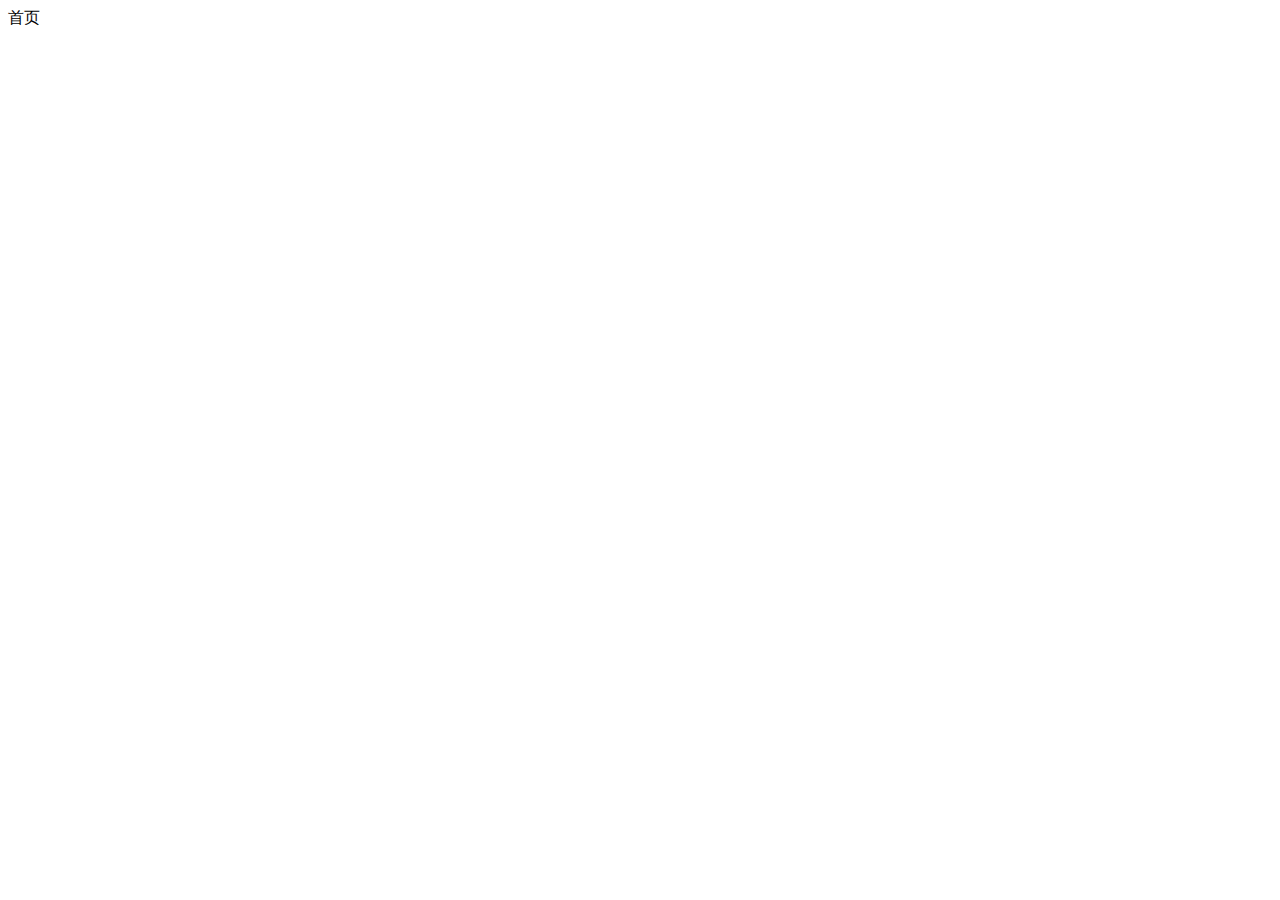
==== index.html @ c44263e7 "创建了首页文件" ====
<!DOCTYPE html>
<html lang="en">
<head>
    <meta charset="UTF-8">
    <meta http-equiv="X-UA-Compatible" content="IE=edge">
    <meta name="viewport" content="width=device-width, initial-scale=1.0">
    <title>Document</title>
</head>
<body>
    首页
</body>
</html>
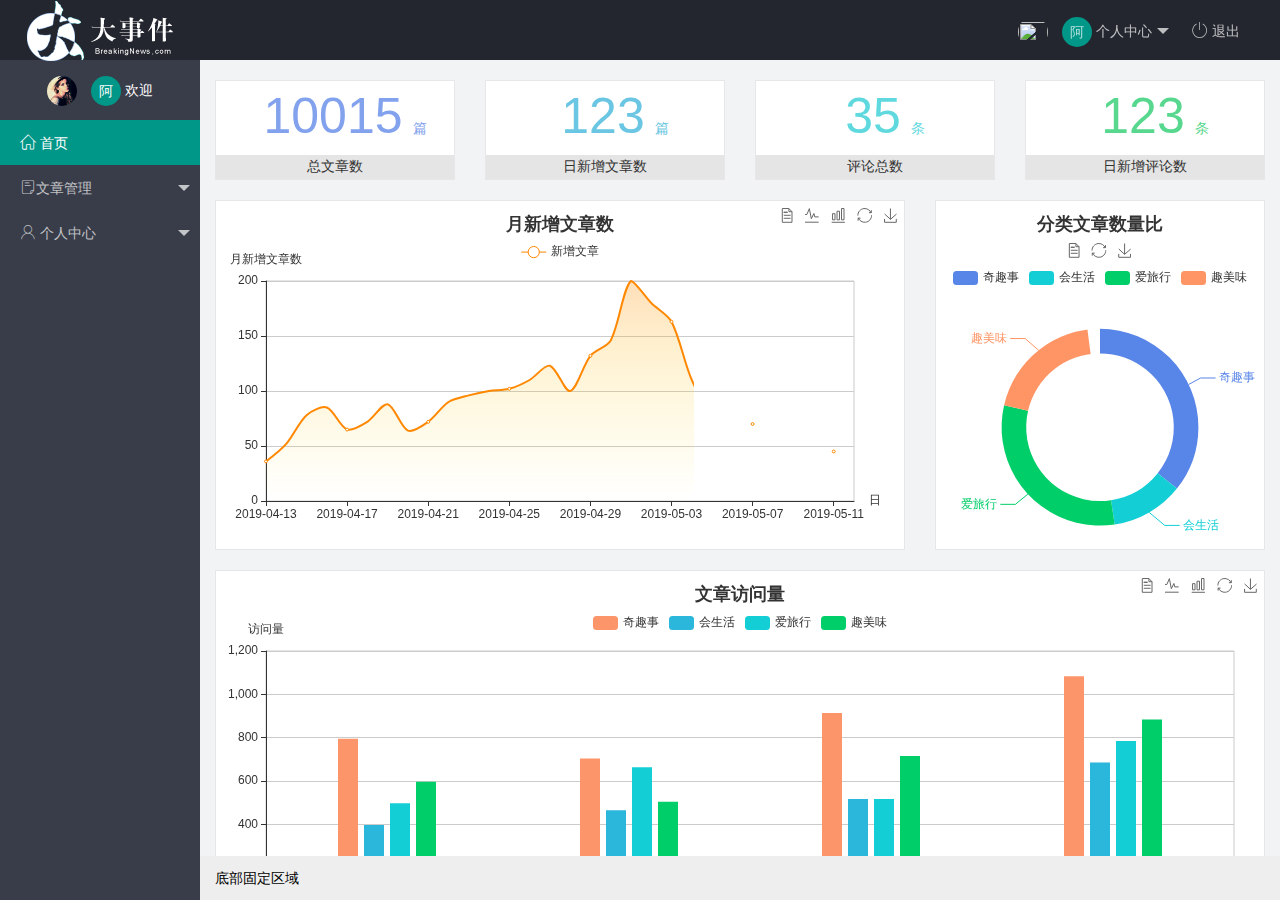
==== commit 4ff567ba: "主页功能完成" ====
--- a/index.html
+++ b/index.html
@@ -5,8 +5,81 @@
     <meta http-equiv="X-UA-Compatible" content="IE=edge">
     <meta name="viewport" content="width=device-width, initial-scale=1.0">
     <title>Document</title>
+    <link rel="stylesheet" href="assets/lib/layui/css/layui.css">
+    <link rel="stylesheet" href="assets/css/index.css">
 </head>
 <body>
-    首页
-</body>
+    <div class="layui-layout layui-layout-admin">
+        <div class="layui-header">
+          <div class="layui-logo">
+              <img src="assets/images/logo.png" alt="">
+            </div>
+          <!-- 右侧导航 -->
+          <ul class="layui-nav layui-layout-right">
+            <li class="layui-nav-item">
+              <a href="javascript:;">
+                <img src="//tva1.sinaimg.cn/crop.0.0.118.118.180/5db11ff4gw1e77d3nqrv8j203b03cweg.jpg" class="layui-nav-img">
+                <span class="userAvatar">阿</span>
+               个人中心
+              </a>
+              <dl class="layui-nav-child">
+                <dd><a href="">基本资料</a></dd>
+                <dd><a href="">更换头像</a></dd>
+                <dd><a href="">重置密码</a></dd>
+              </dl>
+            </li>
+            <li class="layui-nav-item" lay-header-event="menuRight" lay-unselect>
+              <a href="javascript:;" id="logout">
+                <span class="iconfont">&#xe865;</span> <span>退出</span>
+              </a>
+            </li>
+          </ul>
+        </div>
+        
+        <div class="layui-side layui-bg-black">
+          <div class="layui-side-scroll">
+              <div class="userinfo">
+                  <img src="assets/images/sample.jpg" alt="" class="layui-nav-img">
+                  <span class="userAvatar">阿</span>
+                  <span>欢迎</span>
+                  <span class="userName"></span>
+              </div>
+            <!-- 左侧导航区域（可配合layui已有的垂直导航） -->
+            <ul class="layui-nav layui-nav-tree" lay-filter="test" lay-shrink="all">
+                <li class="layui-nav-item layui-this"><a href=""><span class="iconfont">&#xe6a9;</span> 首页</a></li>
+              <li class="layui-nav-item">
+                <a class="" href="javascript:;"><span class="iconfont">&#xe615;</span>文章管理</a>
+                <dl class="layui-nav-child">
+                  <dd><a href="javascript:;"><i class="layui-icon  layui-icon-app"></i>文章类别</a></dd>
+                  <dd><a href="javascript:;"><i class="layui-icon  layui-icon-app"></i>文章列表</a></dd>
+                  <dd><a href="javascript:;"><i class="layui-icon  layui-icon-app"></i>发表文章</a></dd>
+                </dl>
+              </li>
+              <li class="layui-nav-item">
+                <a href="javascript:;"><span class="iconfont">&#xe614;</span> 个人中心</a>
+                <dl class="layui-nav-child">
+                  <dd><a href="javascript:;"><i class="layui-icon  layui-icon-app"></i>   基本资料</a></dd>
+                  <dd><a href="javascript:;"><i class="layui-icon  layui-icon-app"></i>   更换头像</a></dd>
+                  <dd><a href="javascript:;"><i class="layui-icon  layui-icon-app"></i>   重置密码</a></dd>
+                </dl>
+              </li>
+             
+            </ul>
+          </div>
+        </div>
+        
+        <div class="layui-body">
+          <!-- 内容主体区域 -->
+         <iframe src="home/dashboard.html" name="fm" frameborder="0"></iframe>
+        </div>
+        
+        <div class="layui-footer">
+          <!-- 底部固定区域 -->
+          底部固定区域
+        </div>
+      </div>
+      <script src="assets/lib/layui/layui.all.js"></script>
+      <script src="assets/lib/jquery.js"></script>
+      <script src="assets/js/baseAPl.js"></script>
+      <script src="assets/js/index.js"></script>
 </html>--- a/assets/lib/layui/css/layui.css
+++ b/assets/lib/layui/css/layui.css
@@ -0,0 +1,2 @@
+/** layui-v2.5.5 MIT License By https://www.layui.com */
+ .layui-inline,img{display:inline-block;vertical-align:middle}h1,h2,h3,h4,h5,h6{font-weight:400}.layui-edge,.layui-header,.layui-inline,.layui-main{position:relative}.layui-body,.layui-edge,.layui-elip{overflow:hidden}.layui-btn,.layui-edge,.layui-inline,img{vertical-align:middle}.layui-btn,.layui-disabled,.layui-icon,.layui-unselect{-moz-user-select:none;-webkit-user-select:none;-ms-user-select:none}.layui-elip,.layui-form-checkbox span,.layui-form-pane .layui-form-label{text-overflow:ellipsis;white-space:nowrap}.layui-breadcrumb,.layui-tree-btnGroup{visibility:hidden}blockquote,body,button,dd,div,dl,dt,form,h1,h2,h3,h4,h5,h6,input,li,ol,p,pre,td,textarea,th,ul{margin:0;padding:0;-webkit-tap-highlight-color:rgba(0,0,0,0)}a:active,a:hover{outline:0}img{border:none}li{list-style:none}table{border-collapse:collapse;border-spacing:0}h4,h5,h6{font-size:100%}button,input,optgroup,option,select,textarea{font-family:inherit;font-size:inherit;font-style:inherit;font-weight:inherit;outline:0}pre{white-space:pre-wrap;white-space:-moz-pre-wrap;white-space:-pre-wrap;white-space:-o-pre-wrap;word-wrap:break-word}body{line-height:24px;font:14px Helvetica Neue,Helvetica,PingFang SC,Tahoma,Arial,sans-serif}hr{height:1px;margin:10px 0;border:0;clear:both}a{color:#333;text-decoration:none}a:hover{color:#777}a cite{font-style:normal;*cursor:pointer}.layui-border-box,.layui-border-box *{box-sizing:border-box}.layui-box,.layui-box *{box-sizing:content-box}.layui-clear{clear:both;*zoom:1}.layui-clear:after{content:'\20';clear:both;*zoom:1;display:block;height:0}.layui-inline{*display:inline;*zoom:1}.layui-edge{display:inline-block;width:0;height:0;border-width:6px;border-style:dashed;border-color:transparent}.layui-edge-top{top:-4px;border-bottom-color:#999;border-bottom-style:solid}.layui-edge-right{border-left-color:#999;border-left-style:solid}.layui-edge-bottom{top:2px;border-top-color:#999;border-top-style:solid}.layui-edge-left{border-right-color:#999;border-right-style:solid}.layui-disabled,.layui-disabled:hover{color:#d2d2d2!important;cursor:not-allowed!important}.layui-circle{border-radius:100%}.layui-show{display:block!important}.layui-hide{display:none!important}@font-face{font-family:layui-icon;src:url(../font/iconfont.eot?v=250);src:url(../font/iconfont.eot?v=250#iefix) format('embedded-opentype'),url(../font/iconfont.woff2?v=250) format('woff2'),url(../font/iconfont.woff?v=250) format('woff'),url(../font/iconfont.ttf?v=250) format('truetype'),url(../font/iconfont.svg?v=250#layui-icon) format('svg')}.layui-icon{font-family:layui-icon!important;font-size:16px;font-style:normal;-webkit-font-smoothing:antialiased;-moz-osx-font-smoothing:grayscale}.layui-icon-reply-fill:before{content:"\e611"}.layui-icon-set-fill:before{content:"\e614"}.layui-icon-menu-fill:before{content:"\e60f"}.layui-icon-search:before{content:"\e615"}.layui-icon-share:before{content:"\e641"}.layui-icon-set-sm:before{content:"\e620"}.layui-icon-engine:before{content:"\e628"}.layui-icon-close:before{content:"\1006"}.layui-icon-close-fill:before{content:"\1007"}.layui-icon-chart-screen:before{content:"\e629"}.layui-icon-star:before{content:"\e600"}.layui-icon-circle-dot:before{content:"\e617"}.layui-icon-chat:before{content:"\e606"}.layui-icon-release:before{content:"\e609"}.layui-icon-list:before{content:"\e60a"}.layui-icon-chart:before{content:"\e62c"}.layui-icon-ok-circle:before{content:"\1005"}.layui-icon-layim-theme:before{content:"\e61b"}.layui-icon-table:before{content:"\e62d"}.layui-icon-right:before{content:"\e602"}.layui-icon-left:before{content:"\e603"}.layui-icon-cart-simple:before{content:"\e698"}.layui-icon-face-cry:before{content:"\e69c"}.layui-icon-face-smile:before{content:"\e6af"}.layui-icon-survey:before{content:"\e6b2"}.layui-icon-tree:before{content:"\e62e"}.layui-icon-upload-circle:before{content:"\e62f"}.layui-icon-add-circle:before{content:"\e61f"}.layui-icon-download-circle:before{content:"\e601"}.layui-icon-templeate-1:before{content:"\e630"}.layui-icon-util:before{content:"\e631"}.layui-icon-face-surprised:before{content:"\e664"}.layui-icon-edit:before{content:"\e642"}.layui-icon-speaker:before{content:"\e645"}.layui-icon-down:before{content:"\e61a"}.layui-icon-file:before{content:"\e621"}.layui-icon-layouts:before{content:"\e632"}.layui-icon-rate-half:before{content:"\e6c9"}.layui-icon-add-circle-fine:before{content:"\e608"}.layui-icon-prev-circle:before{content:"\e633"}.layui-icon-read:before{content:"\e705"}.layui-icon-404:before{content:"\e61c"}.layui-icon-carousel:before{content:"\e634"}.layui-icon-help:before{content:"\e607"}.layui-icon-code-circle:before{content:"\e635"}.layui-icon-water:before{content:"\e636"}.layui-icon-username:before{content:"\e66f"}.layui-icon-find-fill:before{content:"\e670"}.layui-icon-about:before{content:"\e60b"}.layui-icon-location:before{content:"\e715"}.layui-icon-up:before{content:"\e619"}.layui-icon-pause:before{content:"\e651"}.layui-icon-date:before{content:"\e637"}.layui-icon-layim-uploadfile:before{content:"\e61d"}.layui-icon-delete:before{content:"\e640"}.layui-icon-play:before{content:"\e652"}.layui-icon-top:before{content:"\e604"}.layui-icon-friends:before{content:"\e612"}.layui-icon-refresh-3:before{content:"\e9aa"}.layui-icon-ok:before{content:"\e605"}.layui-icon-layer:before{content:"\e638"}.layui-icon-face-smile-fine:before{content:"\e60c"}.layui-icon-dollar:before{content:"\e659"}.layui-icon-group:before{content:"\e613"}.layui-icon-layim-download:before{content:"\e61e"}.layui-icon-picture-fine:before{content:"\e60d"}.layui-icon-link:before{content:"\e64c"}.layui-icon-diamond:before{content:"\e735"}.layui-icon-log:before{content:"\e60e"}.layui-icon-rate-solid:before{content:"\e67a"}.layui-icon-fonts-del:before{content:"\e64f"}.layui-icon-unlink:before{content:"\e64d"}.layui-icon-fonts-clear:before{content:"\e639"}.layui-icon-triangle-r:before{content:"\e623"}.layui-icon-circle:before{content:"\e63f"}.layui-icon-radio:before{content:"\e643"}.layui-icon-align-center:before{content:"\e647"}.layui-icon-align-right:before{content:"\e648"}.layui-icon-align-left:before{content:"\e649"}.layui-icon-loading-1:before{content:"\e63e"}.layui-icon-return:before{content:"\e65c"}.layui-icon-fonts-strong:before{content:"\e62b"}.layui-icon-upload:before{content:"\e67c"}.layui-icon-dialogue:before{content:"\e63a"}.layui-icon-video:before{content:"\e6ed"}.layui-icon-headset:before{content:"\e6fc"}.layui-icon-cellphone-fine:before{content:"\e63b"}.layui-icon-add-1:before{content:"\e654"}.layui-icon-face-smile-b:before{content:"\e650"}.layui-icon-fonts-html:before{content:"\e64b"}.layui-icon-form:before{content:"\e63c"}.layui-icon-cart:before{content:"\e657"}.layui-icon-camera-fill:before{content:"\e65d"}.layui-icon-tabs:before{content:"\e62a"}.layui-icon-fonts-code:before{content:"\e64e"}.layui-icon-fire:before{content:"\e756"}.layui-icon-set:before{content:"\e716"}.layui-icon-fonts-u:before{content:"\e646"}.layui-icon-triangle-d:before{content:"\e625"}.layui-icon-tips:before{content:"\e702"}.layui-icon-picture:before{content:"\e64a"}.layui-icon-more-vertical:before{content:"\e671"}.layui-icon-flag:before{content:"\e66c"}.layui-icon-loading:before{content:"\e63d"}.layui-icon-fonts-i:before{content:"\e644"}.layui-icon-refresh-1:before{content:"\e666"}.layui-icon-rmb:before{content:"\e65e"}.layui-icon-home:before{content:"\e68e"}.layui-icon-user:before{content:"\e770"}.layui-icon-notice:before{content:"\e667"}.layui-icon-login-weibo:before{content:"\e675"}.layui-icon-voice:before{content:"\e688"}.layui-icon-upload-drag:before{content:"\e681"}.layui-icon-login-qq:before{content:"\e676"}.layui-icon-snowflake:before{content:"\e6b1"}.layui-icon-file-b:before{content:"\e655"}.layui-icon-template:before{content:"\e663"}.layui-icon-auz:before{content:"\e672"}.layui-icon-console:before{content:"\e665"}.layui-icon-app:before{content:"\e653"}.layui-icon-prev:before{content:"\e65a"}.layui-icon-website:before{content:"\e7ae"}.layui-icon-next:before{content:"\e65b"}.layui-icon-component:before{content:"\e857"}.layui-icon-more:before{content:"\e65f"}.layui-icon-login-wechat:before{content:"\e677"}.layui-icon-shrink-right:before{content:"\e668"}.layui-icon-spread-left:before{content:"\e66b"}.layui-icon-camera:before{content:"\e660"}.layui-icon-note:before{content:"\e66e"}.layui-icon-refresh:before{content:"\e669"}.layui-icon-female:before{content:"\e661"}.layui-icon-male:before{content:"\e662"}.layui-icon-password:before{content:"\e673"}.layui-icon-senior:before{content:"\e674"}.layui-icon-theme:before{content:"\e66a"}.layui-icon-tread:before{content:"\e6c5"}.layui-icon-praise:before{content:"\e6c6"}.layui-icon-star-fill:before{content:"\e658"}.layui-icon-rate:before{content:"\e67b"}.layui-icon-template-1:before{content:"\e656"}.layui-icon-vercode:before{content:"\e679"}.layui-icon-cellphone:before{content:"\e678"}.layui-icon-screen-full:before{content:"\e622"}.layui-icon-screen-restore:before{content:"\e758"}.layui-icon-cols:before{content:"\e610"}.layui-icon-export:before{content:"\e67d"}.layui-icon-print:before{content:"\e66d"}.layui-icon-slider:before{content:"\e714"}.layui-icon-addition:before{content:"\e624"}.layui-icon-subtraction:before{content:"\e67e"}.layui-icon-service:before{content:"\e626"}.layui-icon-transfer:before{content:"\e691"}.layui-main{width:1140px;margin:0 auto}.layui-header{z-index:1000;height:60px}.layui-header a:hover{transition:all .5s;-webkit-transition:all .5s}.layui-side{position:fixed;left:0;top:0;bottom:0;z-index:999;width:200px;overflow-x:hidden}.layui-side-scroll{position:relative;width:220px;height:100%;overflow-x:hidden}.layui-body{position:absolute;left:200px;right:0;top:0;bottom:0;z-index:998;width:auto;overflow-y:auto;box-sizing:border-box}.layui-layout-body{overflow:hidden}.layui-layout-admin .layui-header{background-color:#23262E}.layui-layout-admin .layui-side{top:60px;width:200px;overflow-x:hidden}.layui-layout-admin .layui-body{position:fixed;top:60px;bottom:44px}.layui-layout-admin .layui-main{width:auto;margin:0 15px}.layui-layout-admin .layui-footer{position:fixed;left:200px;right:0;bottom:0;height:44px;line-height:44px;padding:0 15px;background-color:#eee}.layui-layout-admin .layui-logo{position:absolute;left:0;top:0;width:200px;height:100%;line-height:60px;text-align:center;color:#009688;font-size:16px}.layui-layout-admin .layui-header .layui-nav{background:0 0}.layui-layout-left{position:absolute!important;left:200px;top:0}.layui-layout-right{position:absolute!important;right:0;top:0}.layui-container{position:relative;margin:0 auto;padding:0 15px;box-sizing:border-box}.layui-fluid{position:relative;margin:0 auto;padding:0 15px}.layui-row:after,.layui-row:before{content:'';display:block;clear:both}.layui-col-lg1,.layui-col-lg10,.layui-col-lg11,.layui-col-lg12,.layui-col-lg2,.layui-col-lg3,.layui-col-lg4,.layui-col-lg5,.layui-col-lg6,.layui-col-lg7,.layui-col-lg8,.layui-col-lg9,.layui-col-md1,.layui-col-md10,.layui-col-md11,.layui-col-md12,.layui-col-md2,.layui-col-md3,.layui-col-md4,.layui-col-md5,.layui-col-md6,.layui-col-md7,.layui-col-md8,.layui-col-md9,.layui-col-sm1,.layui-col-sm10,.layui-col-sm11,.layui-col-sm12,.layui-col-sm2,.layui-col-sm3,.layui-col-sm4,.layui-col-sm5,.layui-col-sm6,.layui-col-sm7,.layui-col-sm8,.layui-col-sm9,.layui-col-xs1,.layui-col-xs10,.layui-col-xs11,.layui-col-xs12,.layui-col-xs2,.layui-col-xs3,.layui-col-xs4,.layui-col-xs5,.layui-col-xs6,.layui-col-xs7,.layui-col-xs8,.layui-col-xs9{position:relative;display:block;box-sizing:border-box}.layui-col-xs1,.layui-col-xs10,.layui-col-xs11,.layui-col-xs12,.layui-col-xs2,.layui-col-xs3,.layui-col-xs4,.layui-col-xs5,.layui-col-xs6,.layui-col-xs7,.layui-col-xs8,.layui-col-xs9{float:left}.layui-col-xs1{width:8.33333333%}.layui-col-xs2{width:16.66666667%}.layui-col-xs3{width:25%}.layui-col-xs4{width:33.33333333%}.layui-col-xs5{width:41.66666667%}.layui-col-xs6{width:50%}.layui-col-xs7{width:58.33333333%}.layui-col-xs8{width:66.66666667%}.layui-col-xs9{width:75%}.layui-col-xs10{width:83.33333333%}.layui-col-xs11{width:91.66666667%}.layui-col-xs12{width:100%}.layui-col-xs-offset1{margin-left:8.33333333%}.layui-col-xs-offset2{margin-left:16.66666667%}.layui-col-xs-offset3{margin-left:25%}.layui-col-xs-offset4{margin-left:33.33333333%}.layui-col-xs-offset5{margin-left:41.66666667%}.layui-col-xs-offset6{margin-left:50%}.layui-col-xs-offset7{margin-left:58.33333333%}.layui-col-xs-offset8{margin-left:66.66666667%}.layui-col-xs-offset9{margin-left:75%}.layui-col-xs-offset10{margin-left:83.33333333%}.layui-col-xs-offset11{margin-left:91.66666667%}.layui-col-xs-offset12{margin-left:100%}@media screen and (max-width:768px){.layui-hide-xs{display:none!important}.layui-show-xs-block{display:block!important}.layui-show-xs-inline{display:inline!important}.layui-show-xs-inline-block{display:inline-block!important}}@media screen and (min-width:768px){.layui-container{width:750px}.layui-hide-sm{display:none!important}.layui-show-sm-block{display:block!important}.layui-show-sm-inline{display:inline!important}.layui-show-sm-inline-block{display:inline-block!important}.layui-col-sm1,.layui-col-sm10,.layui-col-sm11,.layui-col-sm12,.layui-col-sm2,.layui-col-sm3,.layui-col-sm4,.layui-col-sm5,.layui-col-sm6,.layui-col-sm7,.layui-col-sm8,.layui-col-sm9{float:left}.layui-col-sm1{width:8.33333333%}.layui-col-sm2{width:16.66666667%}.layui-col-sm3{width:25%}.layui-col-sm4{width:33.33333333%}.layui-col-sm5{width:41.66666667%}.layui-col-sm6{width:50%}.layui-col-sm7{width:58.33333333%}.layui-col-sm8{width:66.66666667%}.layui-col-sm9{width:75%}.layui-col-sm10{width:83.33333333%}.layui-col-sm11{width:91.66666667%}.layui-col-sm12{width:100%}.layui-col-sm-offset1{margin-left:8.33333333%}.layui-col-sm-offset2{margin-left:16.66666667%}.layui-col-sm-offset3{margin-left:25%}.layui-col-sm-offset4{margin-left:33.33333333%}.layui-col-sm-offset5{margin-left:41.66666667%}.layui-col-sm-offset6{margin-left:50%}.layui-col-sm-offset7{margin-left:58.33333333%}.layui-col-sm-offset8{margin-left:66.66666667%}.layui-col-sm-offset9{margin-left:75%}.layui-col-sm-offset10{margin-left:83.33333333%}.layui-col-sm-offset11{margin-left:91.66666667%}.layui-col-sm-offset12{margin-left:100%}}@media screen and (min-width:992px){.layui-container{width:970px}.layui-hide-md{display:none!important}.layui-show-md-block{display:block!important}.layui-show-md-inline{display:inline!important}.layui-show-md-inline-block{display:inline-block!important}.layui-col-md1,.layui-col-md10,.layui-col-md11,.layui-col-md12,.layui-col-md2,.layui-col-md3,.layui-col-md4,.layui-col-md5,.layui-col-md6,.layui-col-md7,.layui-col-md8,.layui-col-md9{float:left}.layui-col-md1{width:8.33333333%}.layui-col-md2{width:16.66666667%}.layui-col-md3{width:25%}.layui-col-md4{width:33.33333333%}.layui-col-md5{width:41.66666667%}.layui-col-md6{width:50%}.layui-col-md7{width:58.33333333%}.layui-col-md8{width:66.66666667%}.layui-col-md9{width:75%}.layui-col-md10{width:83.33333333%}.layui-col-md11{width:91.66666667%}.layui-col-md12{width:100%}.layui-col-md-offset1{margin-left:8.33333333%}.layui-col-md-offset2{margin-left:16.66666667%}.layui-col-md-offset3{margin-left:25%}.layui-col-md-offset4{margin-left:33.33333333%}.layui-col-md-offset5{margin-left:41.66666667%}.layui-col-md-offset6{margin-left:50%}.layui-col-md-offset7{margin-left:58.33333333%}.layui-col-md-offset8{margin-left:66.66666667%}.layui-col-md-offset9{margin-left:75%}.layui-col-md-offset10{margin-left:83.33333333%}.layui-col-md-offset11{margin-left:91.66666667%}.layui-col-md-offset12{margin-left:100%}}@media screen and (min-width:1200px){.layui-container{width:1170px}.layui-hide-lg{display:none!important}.layui-show-lg-block{display:block!important}.layui-show-lg-inline{display:inline!important}.layui-show-lg-inline-block{display:inline-block!important}.layui-col-lg1,.layui-col-lg10,.layui-col-lg11,.layui-col-lg12,.layui-col-lg2,.layui-col-lg3,.layui-col-lg4,.layui-col-lg5,.layui-col-lg6,.layui-col-lg7,.layui-col-lg8,.layui-col-lg9{float:left}.layui-col-lg1{width:8.33333333%}.layui-col-lg2{width:16.66666667%}.layui-col-lg3{width:25%}.layui-col-lg4{width:33.33333333%}.layui-col-lg5{width:41.66666667%}.layui-col-lg6{width:50%}.layui-col-lg7{width:58.33333333%}.layui-col-lg8{width:66.66666667%}.layui-col-lg9{width:75%}.layui-col-lg10{width:83.33333333%}.layui-col-lg11{width:91.66666667%}.layui-col-lg12{width:100%}.layui-col-lg-offset1{margin-left:8.33333333%}.layui-col-lg-offset2{margin-left:16.66666667%}.layui-col-lg-offset3{margin-left:25%}.layui-col-lg-offset4{margin-left:33.33333333%}.layui-col-lg-offset5{margin-left:41.66666667%}.layui-col-lg-offset6{margin-left:50%}.layui-col-lg-offset7{margin-left:58.33333333%}.layui-col-lg-offset8{margin-left:66.66666667%}.layui-col-lg-offset9{margin-left:75%}.layui-col-lg-offset10{margin-left:83.33333333%}.layui-col-lg-offset11{margin-left:91.66666667%}.layui-col-lg-offset12{margin-left:100%}}.layui-col-space1{margin:-.5px}.layui-col-space1>*{padding:.5px}.layui-col-space3{margin:-1.5px}.layui-col-space3>*{padding:1.5px}.layui-col-space5{margin:-2.5px}.layui-col-space5>*{padding:2.5px}.layui-col-space8{margin:-3.5px}.layui-col-space8>*{padding:3.5px}.layui-col-space10{margin:-5px}.layui-col-space10>*{padding:5px}.layui-col-space12{margin:-6px}.layui-col-space12>*{padding:6px}.layui-col-space15{margin:-7.5px}.layui-col-space15>*{padding:7.5px}.layui-col-space18{margin:-9px}.layui-col-space18>*{padding:9px}.layui-col-space20{margin:-10px}.layui-col-space20>*{padding:10px}.layui-col-space22{margin:-11px}.layui-col-space22>*{padding:11px}.layui-col-space25{margin:-12.5px}.layui-col-space25>*{padding:12.5px}.layui-col-space30{margin:-15px}.layui-col-space30>*{padding:15px}.layui-btn,.layui-input,.layui-select,.layui-textarea,.layui-upload-button{outline:0;-webkit-appearance:none;transition:all .3s;-webkit-transition:all .3s;box-sizing:border-box}.layui-elem-quote{margin-bottom:10px;padding:15px;line-height:22px;border-left:5px solid #009688;border-radius:0 2px 2px 0;background-color:#f2f2f2}.layui-quote-nm{border-style:solid;border-width:1px 1px 1px 5px;background:0 0}.layui-elem-field{margin-bottom:10px;padding:0;border-width:1px;border-style:solid}.layui-elem-field legend{margin-left:20px;padding:0 10px;font-size:20px;font-weight:300}.layui-field-title{margin:10px 0 20px;border-width:1px 0 0}.layui-field-box{padding:10px 15px}.layui-field-title .layui-field-box{padding:10px 0}.layui-progress{position:relative;height:6px;border-radius:20px;background-color:#e2e2e2}.layui-progress-bar{position:absolute;left:0;top:0;width:0;max-width:100%;height:6px;border-radius:20px;text-align:right;background-color:#5FB878;transition:all .3s;-webkit-transition:all .3s}.layui-progress-big,.layui-progress-big .layui-progress-bar{height:18px;line-height:18px}.layui-progress-text{position:relative;top:-20px;line-height:18px;font-size:12px;color:#666}.layui-progress-big .layui-progress-text{position:static;padding:0 10px;color:#fff}.layui-collapse{border-width:1px;border-style:solid;border-radius:2px}.layui-colla-content,.layui-colla-item{border-top-width:1px;border-top-style:solid}.layui-colla-item:first-child{border-top:none}.layui-colla-title{position:relative;height:42px;line-height:42px;padding:0 15px 0 35px;color:#333;background-color:#f2f2f2;cursor:pointer;font-size:14px;overflow:hidden}.layui-colla-content{display:none;padding:10px 15px;line-height:22px;color:#666}.layui-colla-icon{position:absolute;left:15px;top:0;font-size:14px}.layui-card{margin-bottom:15px;border-radius:2px;background-color:#fff;box-shadow:0 1px 2px 0 rgba(0,0,0,.05)}.layui-card:last-child{margin-bottom:0}.layui-card-header{position:relative;height:42px;line-height:42px;padding:0 15px;border-bottom:1px solid #f6f6f6;color:#333;border-radius:2px 2px 0 0;font-size:14px}.layui-bg-black,.layui-bg-blue,.layui-bg-cyan,.layui-bg-green,.layui-bg-orange,.layui-bg-red{color:#fff!important}.layui-card-body{position:relative;padding:10px 15px;line-height:24px}.layui-card-body[pad15]{padding:15px}.layui-card-body[pad20]{padding:20px}.layui-card-body .layui-table{margin:5px 0}.layui-card .layui-tab{margin:0}.layui-panel-window{position:relative;padding:15px;border-radius:0;border-top:5px solid #E6E6E6;background-color:#fff}.layui-auxiliar-moving{position:fixed;left:0;right:0;top:0;bottom:0;width:100%;height:100%;background:0 0;z-index:9999999999}.layui-form-label,.layui-form-mid,.layui-form-select,.layui-input-block,.layui-input-inline,.layui-textarea{position:relative}.layui-bg-red{background-color:#FF5722!important}.layui-bg-orange{background-color:#FFB800!important}.layui-bg-green{background-color:#009688!important}.layui-bg-cyan{background-color:#2F4056!important}.layui-bg-blue{background-color:#1E9FFF!important}.layui-bg-black{background-color:#393D49!important}.layui-bg-gray{background-color:#eee!important;color:#666!important}.layui-badge-rim,.layui-colla-content,.layui-colla-item,.layui-collapse,.layui-elem-field,.layui-form-pane .layui-form-item[pane],.layui-form-pane .layui-form-label,.layui-input,.layui-layedit,.layui-layedit-tool,.layui-quote-nm,.layui-select,.layui-tab-bar,.layui-tab-card,.layui-tab-title,.layui-tab-title .layui-this:after,.layui-textarea{border-color:#e6e6e6}.layui-timeline-item:before,hr{background-color:#e6e6e6}.layui-text{line-height:22px;font-size:14px;color:#666}.layui-text h1,.layui-text h2,.layui-text h3{font-weight:500;color:#333}.layui-text h1{font-size:30px}.layui-text h2{font-size:24px}.layui-text h3{font-size:18px}.layui-text a:not(.layui-btn){color:#01AAED}.layui-text a:not(.layui-btn):hover{text-decoration:underline}.layui-text ul{padding:5px 0 5px 15px}.layui-text ul li{margin-top:5px;list-style-type:disc}.layui-text em,.layui-word-aux{color:#999!important;padding:0 5px!important}.layui-btn{display:inline-block;height:38px;line-height:38px;padding:0 18px;background-color:#009688;color:#fff;white-space:nowrap;text-align:center;font-size:14px;border:none;border-radius:2px;cursor:pointer}.layui-btn:hover{opacity:.8;filter:alpha(opacity=80);color:#fff}.layui-btn:active{opacity:1;filter:alpha(opacity=100)}.layui-btn+.layui-btn{margin-left:10px}.layui-btn-container{font-size:0}.layui-btn-container .layui-btn{margin-right:10px;margin-bottom:10px}.layui-btn-container .layui-btn+.layui-btn{margin-left:0}.layui-table .layui-btn-container .layui-btn{margin-bottom:9px}.layui-btn-radius{border-radius:100px}.layui-btn .layui-icon{margin-right:3px;font-size:18px;vertical-align:bottom;vertical-align:middle\9}.layui-btn-primary{border:1px solid #C9C9C9;background-color:#fff;color:#555}.layui-btn-primary:hover{border-color:#009688;color:#333}.layui-btn-normal{background-color:#1E9FFF}.layui-btn-warm{background-color:#FFB800}.layui-btn-danger{background-color:#FF5722}.layui-btn-checked{background-color:#5FB878}.layui-btn-disabled,.layui-btn-disabled:active,.layui-btn-disabled:hover{border:1px solid #e6e6e6;background-color:#FBFBFB;color:#C9C9C9;cursor:not-allowed;opacity:1}.layui-btn-lg{height:44px;line-height:44px;padding:0 25px;font-size:16px}.layui-btn-sm{height:30px;line-height:30px;padding:0 10px;font-size:12px}.layui-btn-sm i{font-size:16px!important}.layui-btn-xs{height:22px;line-height:22px;padding:0 5px;font-size:12px}.layui-btn-xs i{font-size:14px!important}.layui-btn-group{display:inline-block;vertical-align:middle;font-size:0}.layui-btn-group .layui-btn{margin-left:0!important;margin-right:0!important;border-left:1px solid rgba(255,255,255,.5);border-radius:0}.layui-btn-group .layui-btn-primary{border-left:none}.layui-btn-group .layui-btn-primary:hover{border-color:#C9C9C9;color:#009688}.layui-btn-group .layui-btn:first-child{border-left:none;border-radius:2px 0 0 2px}.layui-btn-group .layui-btn-primary:first-child{border-left:1px solid #c9c9c9}.layui-btn-group .layui-btn:last-child{border-radius:0 2px 2px 0}.layui-btn-group .layui-btn+.layui-btn{margin-left:0}.layui-btn-group+.layui-btn-group{margin-left:10px}.layui-btn-fluid{width:100%}.layui-input,.layui-select,.layui-textarea{height:38px;line-height:1.3;line-height:38px\9;border-width:1px;border-style:solid;background-color:#fff;border-radius:2px}.layui-input::-webkit-input-placeholder,.layui-select::-webkit-input-placeholder,.layui-textarea::-webkit-input-placeholder{line-height:1.3}.layui-input,.layui-textarea{display:block;width:100%;padding-left:10px}.layui-input:hover,.layui-textarea:hover{border-color:#D2D2D2!important}.layui-input:focus,.layui-textarea:focus{border-color:#C9C9C9!important}.layui-textarea{min-height:100px;height:auto;line-height:20px;padding:6px 10px;resize:vertical}.layui-select{padding:0 10px}.layui-form input[type=checkbox],.layui-form input[type=radio],.layui-form select{display:none}.layui-form [lay-ignore]{display:initial}.layui-form-item{margin-bottom:15px;clear:both;*zoom:1}.layui-form-item:after{content:'\20';clear:both;*zoom:1;display:block;height:0}.layui-form-label{float:left;display:block;padding:9px 15px;width:80px;font-weight:400;line-height:20px;text-align:right}.layui-form-label-col{display:block;float:none;padding:9px 0;line-height:20px;text-align:left}.layui-form-item .layui-inline{margin-bottom:5px;margin-right:10px}.layui-input-block{margin-left:110px;min-height:36px}.layui-input-inline{display:inline-block;vertical-align:middle}.layui-form-item .layui-input-inline{float:left;width:190px;margin-right:10px}.layui-form-text .layui-input-inline{width:auto}.layui-form-mid{float:left;display:block;padding:9px 0!important;line-height:20px;margin-right:10px}.layui-form-danger+.layui-form-select .layui-input,.layui-form-danger:focus{border-color:#FF5722!important}.layui-form-select .layui-input{padding-right:30px;cursor:pointer}.layui-form-select .layui-edge{position:absolute;right:10px;top:50%;margin-top:-3px;cursor:pointer;border-width:6px;border-top-color:#c2c2c2;border-top-style:solid;transition:all .3s;-webkit-transition:all .3s}.layui-form-select dl{display:none;position:absolute;left:0;top:42px;padding:5px 0;z-index:899;min-width:100%;border:1px solid #d2d2d2;max-height:300px;overflow-y:auto;background-color:#fff;border-radius:2px;box-shadow:0 2px 4px rgba(0,0,0,.12);box-sizing:border-box}.layui-form-select dl dd,.layui-form-select dl dt{padding:0 10px;line-height:36px;white-space:nowrap;overflow:hidden;text-overflow:ellipsis}.layui-form-select dl dt{font-size:12px;color:#999}.layui-form-select dl dd{cursor:pointer}.layui-form-select dl dd:hover{background-color:#f2f2f2;-webkit-transition:.5s all;transition:.5s all}.layui-form-select .layui-select-group dd{padding-left:20px}.layui-form-select dl dd.layui-select-tips{padding-left:10px!important;color:#999}.layui-form-select dl dd.layui-this{background-color:#5FB878;color:#fff}.layui-form-checkbox,.layui-form-select dl dd.layui-disabled{background-color:#fff}.layui-form-selected dl{display:block}.layui-form-checkbox,.layui-form-checkbox *,.layui-form-switch{display:inline-block;vertical-align:middle}.layui-form-selected .layui-edge{margin-top:-9px;-webkit-transform:rotate(180deg);transform:rotate(180deg);margin-top:-3px\9}:root .layui-form-selected .layui-edge{margin-top:-9px\0/IE9}.layui-form-selectup dl{top:auto;bottom:42px}.layui-select-none{margin:5px 0;text-align:center;color:#999}.layui-select-disabled .layui-disabled{border-color:#eee!important}.layui-select-disabled .layui-edge{border-top-color:#d2d2d2}.layui-form-checkbox{position:relative;height:30px;line-height:30px;margin-right:10px;padding-right:30px;cursor:pointer;font-size:0;-webkit-transition:.1s linear;transition:.1s linear;box-sizing:border-box}.layui-form-checkbox span{padding:0 10px;height:100%;font-size:14px;border-radius:2px 0 0 2px;background-color:#d2d2d2;color:#fff;overflow:hidden}.layui-form-checkbox:hover span{background-color:#c2c2c2}.layui-form-checkbox i{position:absolute;right:0;top:0;width:30px;height:28px;border:1px solid #d2d2d2;border-left:none;border-radius:0 2px 2px 0;color:#fff;font-size:20px;text-align:center}.layui-form-checkbox:hover i{border-color:#c2c2c2;color:#c2c2c2}.layui-form-checked,.layui-form-checked:hover{border-color:#5FB878}.layui-form-checked span,.layui-form-checked:hover span{background-color:#5FB878}.layui-form-checked i,.layui-form-checked:hover i{color:#5FB878}.layui-form-item .layui-form-checkbox{margin-top:4px}.layui-form-checkbox[lay-skin=primary]{height:auto!important;line-height:normal!important;min-width:18px;min-height:18px;border:none!important;margin-right:0;padding-left:28px;padding-right:0;background:0 0}.layui-form-checkbox[lay-skin=primary] span{padding-left:0;padding-right:15px;line-height:18px;background:0 0;color:#666}.layui-form-checkbox[lay-skin=primary] i{right:auto;left:0;width:16px;height:16px;line-height:16px;border:1px solid #d2d2d2;font-size:12px;border-radius:2px;background-color:#fff;-webkit-transition:.1s linear;transition:.1s linear}.layui-form-checkbox[lay-skin=primary]:hover i{border-color:#5FB878;color:#fff}.layui-form-checked[lay-skin=primary] i{border-color:#5FB878!important;background-color:#5FB878;color:#fff}.layui-checkbox-disbaled[lay-skin=primary] span{background:0 0!important;color:#c2c2c2}.layui-checkbox-disbaled[lay-skin=primary]:hover i{border-color:#d2d2d2}.layui-form-item .layui-form-checkbox[lay-skin=primary]{margin-top:10px}.layui-form-switch{position:relative;height:22px;line-height:22px;min-width:35px;padding:0 5px;margin-top:8px;border:1px solid #d2d2d2;border-radius:20px;cursor:pointer;background-color:#fff;-webkit-transition:.1s linear;transition:.1s linear}.layui-form-switch i{position:absolute;left:5px;top:3px;width:16px;height:16px;border-radius:20px;background-color:#d2d2d2;-webkit-transition:.1s linear;transition:.1s linear}.layui-form-switch em{position:relative;top:0;width:25px;margin-left:21px;padding:0!important;text-align:center!important;color:#999!important;font-style:normal!important;font-size:12px}.layui-form-onswitch{border-color:#5FB878;background-color:#5FB878}.layui-checkbox-disbaled,.layui-checkbox-disbaled i{border-color:#e2e2e2!important}.layui-form-onswitch i{left:100%;margin-left:-21px;background-color:#fff}.layui-form-onswitch em{margin-left:5px;margin-right:21px;color:#fff!important}.layui-checkbox-disbaled span{background-color:#e2e2e2!important}.layui-checkbox-disbaled:hover i{color:#fff!important}[lay-radio]{display:none}.layui-form-radio,.layui-form-radio *{display:inline-block;vertical-align:middle}.layui-form-radio{line-height:28px;margin:6px 10px 0 0;padding-right:10px;cursor:pointer;font-size:0}.layui-form-radio *{font-size:14px}.layui-form-radio>i{margin-right:8px;font-size:22px;color:#c2c2c2}.layui-form-radio>i:hover,.layui-form-radioed>i{color:#5FB878}.layui-radio-disbaled>i{color:#e2e2e2!important}.layui-form-pane .layui-form-label{width:110px;padding:8px 15px;height:38px;line-height:20px;border-width:1px;border-style:solid;border-radius:2px 0 0 2px;text-align:center;background-color:#FBFBFB;overflow:hidden;box-sizing:border-box}.layui-form-pane .layui-input-inline{margin-left:-1px}.layui-form-pane .layui-input-block{margin-left:110px;left:-1px}.layui-form-pane .layui-input{border-radius:0 2px 2px 0}.layui-form-pane .layui-form-text .layui-form-label{float:none;width:100%;border-radius:2px;box-sizing:border-box;text-align:left}.layui-form-pane .layui-form-text .layui-input-inline{display:block;margin:0;top:-1px;clear:both}.layui-form-pane .layui-form-text .layui-input-block{margin:0;left:0;top:-1px}.layui-form-pane .layui-form-text .layui-textarea{min-height:100px;border-radius:0 0 2px 2px}.layui-form-pane .layui-form-checkbox{margin:4px 0 4px 10px}.layui-form-pane .layui-form-radio,.layui-form-pane .layui-form-switch{margin-top:6px;margin-left:10px}.layui-form-pane .layui-form-item[pane]{position:relative;border-width:1px;border-style:solid}.layui-form-pane .layui-form-item[pane] .layui-form-label{position:absolute;left:0;top:0;height:100%;border-width:0 1px 0 0}.layui-form-pane .layui-form-item[pane] .layui-input-inline{margin-left:110px}@media screen and (max-width:450px){.layui-form-item .layui-form-label{text-overflow:ellipsis;overflow:hidden;white-space:nowrap}.layui-form-item .layui-inline{display:block;margin-right:0;margin-bottom:20px;clear:both}.layui-form-item .layui-inline:after{content:'\20';clear:both;display:block;height:0}.layui-form-item .layui-input-inline{display:block;float:none;left:-3px;width:auto;margin:0 0 10px 112px}.layui-form-item .layui-input-inline+.layui-form-mid{margin-left:110px;top:-5px;padding:0}.layui-form-item .layui-form-checkbox{margin-right:5px;margin-bottom:5px}}.layui-layedit{border-width:1px;border-style:solid;border-radius:2px}.layui-layedit-tool{padding:3px 5px;border-bottom-width:1px;border-bottom-style:solid;font-size:0}.layedit-tool-fixed{position:fixed;top:0;border-top:1px solid #e2e2e2}.layui-layedit-tool .layedit-tool-mid,.layui-layedit-tool .layui-icon{display:inline-block;vertical-align:middle;text-align:center;font-size:14px}.layui-layedit-tool .layui-icon{position:relative;width:32px;height:30px;line-height:30px;margin:3px 5px;color:#777;cursor:pointer;border-radius:2px}.layui-layedit-tool .layui-icon:hover{color:#393D49}.layui-layedit-tool .layui-icon:active{color:#000}.layui-layedit-tool .layedit-tool-active{background-color:#e2e2e2;color:#000}.layui-layedit-tool .layui-disabled,.layui-layedit-tool .layui-disabled:hover{color:#d2d2d2;cursor:not-allowed}.layui-layedit-tool .layedit-tool-mid{width:1px;height:18px;margin:0 10px;background-color:#d2d2d2}.layedit-tool-html{width:50px!important;font-size:30px!important}.layedit-tool-b,.layedit-tool-code,.layedit-tool-help{font-size:16px!important}.layedit-tool-d,.layedit-tool-face,.layedit-tool-image,.layedit-tool-unlink{font-size:18px!important}.layedit-tool-image input{position:absolute;font-size:0;left:0;top:0;width:100%;height:100%;opacity:.01;filter:Alpha(opacity=1);cursor:pointer}.layui-layedit-iframe iframe{display:block;width:100%}#LAY_layedit_code{overflow:hidden}.layui-laypage{display:inline-block;*display:inline;*zoom:1;vertical-align:middle;margin:10px 0;font-size:0}.layui-laypage>a:first-child,.layui-laypage>a:first-child em{border-radius:2px 0 0 2px}.layui-laypage>a:last-child,.layui-laypage>a:last-child em{border-radius:0 2px 2px 0}.layui-laypage>:first-child{margin-left:0!important}.layui-laypage>:last-child{margin-right:0!important}.layui-laypage a,.layui-laypage button,.layui-laypage input,.layui-laypage select,.layui-laypage span{border:1px solid #e2e2e2}.layui-laypage a,.layui-laypage span{display:inline-block;*display:inline;*zoom:1;vertical-align:middle;padding:0 15px;height:28px;line-height:28px;margin:0 -1px 5px 0;background-color:#fff;color:#333;font-size:12px}.layui-flow-more a *,.layui-laypage input,.layui-table-view select[lay-ignore]{display:inline-block}.layui-laypage a:hover{color:#009688}.layui-laypage em{font-style:normal}.layui-laypage .layui-laypage-spr{color:#999;font-weight:700}.layui-laypage a{text-decoration:none}.layui-laypage .layui-laypage-curr{position:relative}.layui-laypage .layui-laypage-curr em{position:relative;color:#fff}.layui-laypage .layui-laypage-curr .layui-laypage-em{position:absolute;left:-1px;top:-1px;padding:1px;width:100%;height:100%;background-color:#009688}.layui-laypage-em{border-radius:2px}.layui-laypage-next em,.layui-laypage-prev em{font-family:Sim sun;font-size:16px}.layui-laypage .layui-laypage-count,.layui-laypage .layui-laypage-limits,.layui-laypage .layui-laypage-refresh,.layui-laypage .layui-laypage-skip{margin-left:10px;margin-right:10px;padding:0;border:none}.layui-laypage .layui-laypage-limits,.layui-laypage .layui-laypage-refresh{vertical-align:top}.layui-laypage .layui-laypage-refresh i{font-size:18px;cursor:pointer}.layui-laypage select{height:22px;padding:3px;border-radius:2px;cursor:pointer}.layui-laypage .layui-laypage-skip{height:30px;line-height:30px;color:#999}.layui-laypage button,.layui-laypage input{height:30px;line-height:30px;border-radius:2px;vertical-align:top;background-color:#fff;box-sizing:border-box}.layui-laypage input{width:40px;margin:0 10px;padding:0 3px;text-align:center}.layui-laypage input:focus,.layui-laypage select:focus{border-color:#009688!important}.layui-laypage button{margin-left:10px;padding:0 10px;cursor:pointer}.layui-table,.layui-table-view{margin:10px 0}.layui-flow-more{margin:10px 0;text-align:center;color:#999;font-size:14px}.layui-flow-more a{height:32px;line-height:32px}.layui-flow-more a *{vertical-align:top}.layui-flow-more a cite{padding:0 20px;border-radius:3px;background-color:#eee;color:#333;font-style:normal}.layui-flow-more a cite:hover{opacity:.8}.layui-flow-more a i{font-size:30px;color:#737383}.layui-table{width:100%;background-color:#fff;color:#666}.layui-table tr{transition:all .3s;-webkit-transition:all .3s}.layui-table th{text-align:left;font-weight:400}.layui-table tbody tr:hover,.layui-table thead tr,.layui-table-click,.layui-table-header,.layui-table-hover,.layui-table-mend,.layui-table-patch,.layui-table-tool,.layui-table-total,.layui-table-total tr,.layui-table[lay-even] tr:nth-child(even){background-color:#f2f2f2}.layui-table td,.layui-table th,.layui-table-col-set,.layui-table-fixed-r,.layui-table-grid-down,.layui-table-header,.layui-table-page,.layui-table-tips-main,.layui-table-tool,.layui-table-total,.layui-table-view,.layui-table[lay-skin=line],.layui-table[lay-skin=row]{border-width:1px;border-style:solid;border-color:#e6e6e6}.layui-table td,.layui-table th{position:relative;padding:9px 15px;min-height:20px;line-height:20px;font-size:14px}.layui-table[lay-skin=line] td,.layui-table[lay-skin=line] th{border-width:0 0 1px}.layui-table[lay-skin=row] td,.layui-table[lay-skin=row] th{border-width:0 1px 0 0}.layui-table[lay-skin=nob] td,.layui-table[lay-skin=nob] th{border:none}.layui-table img{max-width:100px}.layui-table[lay-size=lg] td,.layui-table[lay-size=lg] th{padding:15px 30px}.layui-table-view .layui-table[lay-size=lg] .layui-table-cell{height:40px;line-height:40px}.layui-table[lay-size=sm] td,.layui-table[lay-size=sm] th{font-size:12px;padding:5px 10px}.layui-table-view .layui-table[lay-size=sm] .layui-table-cell{height:20px;line-height:20px}.layui-table[lay-data]{display:none}.layui-table-box{position:relative;overflow:hidden}.layui-table-view .layui-table{position:relative;width:auto;margin:0}.layui-table-view .layui-table[lay-skin=line]{border-width:0 1px 0 0}.layui-table-view .layui-table[lay-skin=row]{border-width:0 0 1px}.layui-table-view .layui-table td,.layui-table-view .layui-table th{padding:5px 0;border-top:none;border-left:none}.layui-table-view .layui-table th.layui-unselect .layui-table-cell span{cursor:pointer}.layui-table-view .layui-table td{cursor:default}.layui-table-view .layui-table td[data-edit=text]{cursor:text}.layui-table-view .layui-form-checkbox[lay-skin=primary] i{width:18px;height:18px}.layui-table-view .layui-form-radio{line-height:0;padding:0}.layui-table-view .layui-form-radio>i{margin:0;font-size:20px}.layui-table-init{position:absolute;left:0;top:0;width:100%;height:100%;text-align:center;z-index:110}.layui-table-init .layui-icon{position:absolute;left:50%;top:50%;margin:-15px 0 0 -15px;font-size:30px;color:#c2c2c2}.layui-table-header{border-width:0 0 1px;overflow:hidden}.layui-table-header .layui-table{margin-bottom:-1px}.layui-table-tool .layui-inline[lay-event]{position:relative;width:26px;height:26px;padding:5px;line-height:16px;margin-right:10px;text-align:center;color:#333;border:1px solid #ccc;cursor:pointer;-webkit-transition:.5s all;transition:.5s all}.layui-table-tool .layui-inline[lay-event]:hover{border:1px solid #999}.layui-table-tool-temp{padding-right:120px}.layui-table-tool-self{position:absolute;right:17px;top:10px}.layui-table-tool .layui-table-tool-self .layui-inline[lay-event]{margin:0 0 0 10px}.layui-table-tool-panel{position:absolute;top:29px;left:-1px;padding:5px 0;min-width:150px;min-height:40px;border:1px solid #d2d2d2;text-align:left;overflow-y:auto;background-color:#fff;box-shadow:0 2px 4px rgba(0,0,0,.12)}.layui-table-cell,.layui-table-tool-panel li{overflow:hidden;text-overflow:ellipsis;white-space:nowrap}.layui-table-tool-panel li{padding:0 10px;line-height:30px;-webkit-transition:.5s all;transition:.5s all}.layui-table-tool-panel li .layui-form-checkbox[lay-skin=primary]{width:100%;padding-left:28px}.layui-table-tool-panel li:hover{background-color:#f2f2f2}.layui-table-tool-panel li .layui-form-checkbox[lay-skin=primary] i{position:absolute;left:0;top:0}.layui-table-tool-panel li .layui-form-checkbox[lay-skin=primary] span{padding:0}.layui-table-tool .layui-table-tool-self .layui-table-tool-panel{left:auto;right:-1px}.layui-table-col-set{position:absolute;right:0;top:0;width:20px;height:100%;border-width:0 0 0 1px;background-color:#fff}.layui-table-sort{width:10px;height:20px;margin-left:5px;cursor:pointer!important}.layui-table-sort .layui-edge{position:absolute;left:5px;border-width:5px}.layui-table-sort .layui-table-sort-asc{top:3px;border-top:none;border-bottom-style:solid;border-bottom-color:#b2b2b2}.layui-table-sort .layui-table-sort-asc:hover{border-bottom-color:#666}.layui-table-sort .layui-table-sort-desc{bottom:5px;border-bottom:none;border-top-style:solid;border-top-color:#b2b2b2}.layui-table-sort .layui-table-sort-desc:hover{border-top-color:#666}.layui-table-sort[lay-sort=asc] .layui-table-sort-asc{border-bottom-color:#000}.layui-table-sort[lay-sort=desc] .layui-table-sort-desc{border-top-color:#000}.layui-table-cell{height:28px;line-height:28px;padding:0 15px;position:relative;box-sizing:border-box}.layui-table-cell .layui-form-checkbox[lay-skin=primary]{top:-1px;padding:0}.layui-table-cell .layui-table-link{color:#01AAED}.laytable-cell-checkbox,.laytable-cell-numbers,.laytable-cell-radio,.laytable-cell-space{padding:0;text-align:center}.layui-table-body{position:relative;overflow:auto;margin-right:-1px;margin-bottom:-1px}.layui-table-body .layui-none{line-height:26px;padding:15px;text-align:center;color:#999}.layui-table-fixed{position:absolute;left:0;top:0;z-index:101}.layui-table-fixed .layui-table-body{overflow:hidden}.layui-table-fixed-l{box-shadow:0 -1px 8px rgba(0,0,0,.08)}.layui-table-fixed-r{left:auto;right:-1px;border-width:0 0 0 1px;box-shadow:-1px 0 8px rgba(0,0,0,.08)}.layui-table-fixed-r .layui-table-header{position:relative;overflow:visible}.layui-table-mend{position:absolute;right:-49px;top:0;height:100%;width:50px}.layui-table-tool{position:relative;z-index:890;width:100%;min-height:50px;line-height:30px;padding:10px 15px;border-width:0 0 1px}.layui-table-tool .layui-btn-container{margin-bottom:-10px}.layui-table-page,.layui-table-total{border-width:1px 0 0;margin-bottom:-1px;overflow:hidden}.layui-table-page{position:relative;width:100%;padding:7px 7px 0;height:41px;font-size:12px;white-space:nowrap}.layui-table-page>div{height:26px}.layui-table-page .layui-laypage{margin:0}.layui-table-page .layui-laypage a,.layui-table-page .layui-laypage span{height:26px;line-height:26px;margin-bottom:10px;border:none;background:0 0}.layui-table-page .layui-laypage a,.layui-table-page .layui-laypage span.layui-laypage-curr{padding:0 12px}.layui-table-page .layui-laypage span{margin-left:0;padding:0}.layui-table-page .layui-laypage .layui-laypage-prev{margin-left:-7px!important}.layui-table-page .layui-laypage .layui-laypage-curr .layui-laypage-em{left:0;top:0;padding:0}.layui-table-page .layui-laypage button,.layui-table-page .layui-laypage input{height:26px;line-height:26px}.layui-table-page .layui-laypage input{width:40px}.layui-table-page .layui-laypage button{padding:0 10px}.layui-table-page select{height:18px}.layui-table-patch .layui-table-cell{padding:0;width:30px}.layui-table-edit{position:absolute;left:0;top:0;width:100%;height:100%;padding:0 14px 1px;border-radius:0;box-shadow:1px 1px 20px rgba(0,0,0,.15)}.layui-table-edit:focus{border-color:#5FB878!important}select.layui-table-edit{padding:0 0 0 10px;border-color:#C9C9C9}.layui-table-view .layui-form-checkbox,.layui-table-view .layui-form-radio,.layui-table-view .layui-form-switch{top:0;margin:0;box-sizing:content-box}.layui-table-view .layui-form-checkbox{top:-1px;height:26px;line-height:26px}.layui-table-view .layui-form-checkbox i{height:26px}.layui-table-grid .layui-table-cell{overflow:visible}.layui-table-grid-down{position:absolute;top:0;right:0;width:26px;height:100%;padding:5px 0;border-width:0 0 0 1px;text-align:center;background-color:#fff;color:#999;cursor:pointer}.layui-table-grid-down .layui-icon{position:absolute;top:50%;left:50%;margin:-8px 0 0 -8px}.layui-table-grid-down:hover{background-color:#fbfbfb}body .layui-table-tips .layui-layer-content{background:0 0;padding:0;box-shadow:0 1px 6px rgba(0,0,0,.12)}.layui-table-tips-main{margin:-44px 0 0 -1px;max-height:150px;padding:8px 15px;font-size:14px;overflow-y:scroll;background-color:#fff;color:#666}.layui-table-tips-c{position:absolute;right:-3px;top:-13px;width:20px;height:20px;padding:3px;cursor:pointer;background-color:#666;border-radius:50%;color:#fff}.layui-table-tips-c:hover{background-color:#777}.layui-table-tips-c:before{position:relative;right:-2px}.layui-upload-file{display:none!important;opacity:.01;filter:Alpha(opacity=1)}.layui-upload-drag,.layui-upload-form,.layui-upload-wrap{display:inline-block}.layui-upload-list{margin:10px 0}.layui-upload-choose{padding:0 10px;color:#999}.layui-upload-drag{position:relative;padding:30px;border:1px dashed #e2e2e2;background-color:#fff;text-align:center;cursor:pointer;color:#999}.layui-upload-drag .layui-icon{font-size:50px;color:#009688}.layui-upload-drag[lay-over]{border-color:#009688}.layui-upload-iframe{position:absolute;width:0;height:0;border:0;visibility:hidden}.layui-upload-wrap{position:relative;vertical-align:middle}.layui-upload-wrap .layui-upload-file{display:block!important;position:absolute;left:0;top:0;z-index:10;font-size:100px;width:100%;height:100%;opacity:.01;filter:Alpha(opacity=1);cursor:pointer}.layui-transfer-active,.layui-transfer-box{display:inline-block;vertical-align:middle}.layui-transfer-box,.layui-transfer-header,.layui-transfer-search{border-width:0;border-style:solid;border-color:#e6e6e6}.layui-transfer-box{position:relative;border-width:1px;width:200px;height:360px;border-radius:2px;background-color:#fff}.layui-transfer-box .layui-form-checkbox{width:100%;margin:0!important}.layui-transfer-header{height:38px;line-height:38px;padding:0 10px;border-bottom-width:1px}.layui-transfer-search{position:relative;padding:10px;border-bottom-width:1px}.layui-transfer-search .layui-input{height:32px;padding-left:30px;font-size:12px}.layui-transfer-search .layui-icon-search{position:absolute;left:20px;top:50%;margin-top:-8px;color:#666}.layui-transfer-active{margin:0 15px}.layui-transfer-active .layui-btn{display:block;margin:0;padding:0 15px;background-color:#5FB878;border-color:#5FB878;color:#fff}.layui-transfer-active .layui-btn-disabled{background-color:#FBFBFB;border-color:#e6e6e6;color:#C9C9C9}.layui-transfer-active .layui-btn:first-child{margin-bottom:15px}.layui-transfer-active .layui-btn .layui-icon{margin:0;font-size:14px!important}.layui-transfer-data{padding:5px 0;overflow:auto}.layui-transfer-data li{height:32px;line-height:32px;padding:0 10px}.layui-transfer-data li:hover{background-color:#f2f2f2;transition:.5s all}.layui-transfer-data .layui-none{padding:15px 10px;text-align:center;color:#999}.layui-nav{position:relative;padding:0 20px;background-color:#393D49;color:#fff;border-radius:2px;font-size:0;box-sizing:border-box}.layui-nav *{font-size:14px}.layui-nav .layui-nav-item{position:relative;display:inline-block;*display:inline;*zoom:1;vertical-align:middle;line-height:60px}.layui-nav .layui-nav-item a{display:block;padding:0 20px;color:#fff;color:rgba(255,255,255,.7);transition:all .3s;-webkit-transition:all .3s}.layui-nav .layui-this:after,.layui-nav-bar,.layui-nav-tree .layui-nav-itemed:after{position:absolute;left:0;top:0;width:0;height:5px;background-color:#5FB878;transition:all .2s;-webkit-transition:all .2s}.layui-nav-bar{z-index:1000}.layui-nav .layui-nav-item a:hover,.layui-nav .layui-this a{color:#fff}.layui-nav .layui-this:after{content:'';top:auto;bottom:0;width:100%}.layui-nav-img{width:30px;height:30px;margin-right:10px;border-radius:50%}.layui-nav .layui-nav-more{content:'';width:0;height:0;border-style:solid dashed dashed;border-color:#fff transparent transparent;overflow:hidden;cursor:pointer;transition:all .2s;-webkit-transition:all .2s;position:absolute;top:50%;right:3px;margin-top:-3px;border-width:6px;border-top-color:rgba(255,255,255,.7)}.layui-nav .layui-nav-mored,.layui-nav-itemed>a .layui-nav-more{margin-top:-9px;border-style:dashed dashed solid;border-color:transparent transparent #fff}.layui-nav-child{display:none;position:absolute;left:0;top:65px;min-width:100%;line-height:36px;padding:5px 0;box-shadow:0 2px 4px rgba(0,0,0,.12);border:1px solid #d2d2d2;background-color:#fff;z-index:100;border-radius:2px;white-space:nowrap}.layui-nav .layui-nav-child a{color:#333}.layui-nav .layui-nav-child a:hover{background-color:#f2f2f2;color:#000}.layui-nav-child dd{position:relative}.layui-nav .layui-nav-child dd.layui-this a,.layui-nav-child dd.layui-this{background-color:#5FB878;color:#fff}.layui-nav-child dd.layui-this:after{display:none}.layui-nav-tree{width:200px;padding:0}.layui-nav-tree .layui-nav-item{display:block;width:100%;line-height:45px}.layui-nav-tree .layui-nav-item a{position:relative;height:45px;line-height:45px;text-overflow:ellipsis;overflow:hidden;white-space:nowrap}.layui-nav-tree .layui-nav-item a:hover{background-color:#4E5465}.layui-nav-tree .layui-nav-bar{width:5px;height:0;background-color:#009688}.layui-nav-tree .layui-nav-child dd.layui-this,.layui-nav-tree .layui-nav-child dd.layui-this a,.layui-nav-tree .layui-this,.layui-nav-tree .layui-this>a,.layui-nav-tree .layui-this>a:hover{background-color:#009688;color:#fff}.layui-nav-tree .layui-this:after{display:none}.layui-nav-itemed>a,.layui-nav-tree .layui-nav-title a,.layui-nav-tree .layui-nav-title a:hover{color:#fff!important}.layui-nav-tree .layui-nav-child{position:relative;z-index:0;top:0;border:none;box-shadow:none}.layui-nav-tree .layui-nav-child a{height:40px;line-height:40px;color:#fff;color:rgba(255,255,255,.7)}.layui-nav-tree .layui-nav-child,.layui-nav-tree .layui-nav-child a:hover{background:0 0;color:#fff}.layui-nav-tree .layui-nav-more{right:10px}.layui-nav-itemed>.layui-nav-child{display:block;padding:0;background-color:rgba(0,0,0,.3)!important}.layui-nav-itemed>.layui-nav-child>.layui-this>.layui-nav-child{display:block}.layui-nav-side{position:fixed;top:0;bottom:0;left:0;overflow-x:hidden;z-index:999}.layui-bg-blue .layui-nav-bar,.layui-bg-blue .layui-nav-itemed:after,.layui-bg-blue .layui-this:after{background-color:#93D1FF}.layui-bg-blue .layui-nav-child dd.layui-this{background-color:#1E9FFF}.layui-bg-blue .layui-nav-itemed>a,.layui-nav-tree.layui-bg-blue .layui-nav-title a,.layui-nav-tree.layui-bg-blue .layui-nav-title a:hover{background-color:#007DDB!important}.layui-breadcrumb{font-size:0}.layui-breadcrumb>*{font-size:14px}.layui-breadcrumb a{color:#999!important}.layui-breadcrumb a:hover{color:#5FB878!important}.layui-breadcrumb a cite{color:#666;font-style:normal}.layui-breadcrumb span[lay-separator]{margin:0 10px;color:#999}.layui-tab{margin:10px 0;text-align:left!important}.layui-tab[overflow]>.layui-tab-title{overflow:hidden}.layui-tab-title{position:relative;left:0;height:40px;white-space:nowrap;font-size:0;border-bottom-width:1px;border-bottom-style:solid;transition:all .2s;-webkit-transition:all .2s}.layui-tab-title li{display:inline-block;*display:inline;*zoom:1;vertical-align:middle;font-size:14px;transition:all .2s;-webkit-transition:all .2s;position:relative;line-height:40px;min-width:65px;padding:0 15px;text-align:center;cursor:pointer}.layui-tab-title li a{display:block}.layui-tab-title .layui-this{color:#000}.layui-tab-title .layui-this:after{position:absolute;left:0;top:0;content:'';width:100%;height:41px;border-width:1px;border-style:solid;border-bottom-color:#fff;border-radius:2px 2px 0 0;box-sizing:border-box;pointer-events:none}.layui-tab-bar{position:absolute;right:0;top:0;z-index:10;width:30px;height:39px;line-height:39px;border-width:1px;border-style:solid;border-radius:2px;text-align:center;background-color:#fff;cursor:pointer}.layui-tab-bar .layui-icon{position:relative;display:inline-block;top:3px;transition:all .3s;-webkit-transition:all .3s}.layui-tab-item{display:none}.layui-tab-more{padding-right:30px;height:auto!important;white-space:normal!important}.layui-tab-more li.layui-this:after{border-bottom-color:#e2e2e2;border-radius:2px}.layui-tab-more .layui-tab-bar .layui-icon{top:-2px;top:3px\9;-webkit-transform:rotate(180deg);transform:rotate(180deg)}:root .layui-tab-more .layui-tab-bar .layui-icon{top:-2px\0/IE9}.layui-tab-content{padding:10px}.layui-tab-title li .layui-tab-close{position:relative;display:inline-block;width:18px;height:18px;line-height:20px;margin-left:8px;top:1px;text-align:center;font-size:14px;color:#c2c2c2;transition:all .2s;-webkit-transition:all .2s}.layui-tab-title li .layui-tab-close:hover{border-radius:2px;background-color:#FF5722;color:#fff}.layui-tab-brief>.layui-tab-title .layui-this{color:#009688}.layui-tab-brief>.layui-tab-more li.layui-this:after,.layui-tab-brief>.layui-tab-title .layui-this:after{border:none;border-radius:0;border-bottom:2px solid #5FB878}.layui-tab-brief[overflow]>.layui-tab-title .layui-this:after{top:-1px}.layui-tab-card{border-width:1px;border-style:solid;border-radius:2px;box-shadow:0 2px 5px 0 rgba(0,0,0,.1)}.layui-tab-card>.layui-tab-title{background-color:#f2f2f2}.layui-tab-card>.layui-tab-title li{margin-right:-1px;margin-left:-1px}.layui-tab-card>.layui-tab-title .layui-this{background-color:#fff}.layui-tab-card>.layui-tab-title .layui-this:after{border-top:none;border-width:1px;border-bottom-color:#fff}.layui-tab-card>.layui-tab-title .layui-tab-bar{height:40px;line-height:40px;border-radius:0;border-top:none;border-right:none}.layui-tab-card>.layui-tab-more .layui-this{background:0 0;color:#5FB878}.layui-tab-card>.layui-tab-more .layui-this:after{border:none}.layui-timeline{padding-left:5px}.layui-timeline-item{position:relative;padding-bottom:20px}.layui-timeline-axis{position:absolute;left:-5px;top:0;z-index:10;width:20px;height:20px;line-height:20px;background-color:#fff;color:#5FB878;border-radius:50%;text-align:center;cursor:pointer}.layui-timeline-axis:hover{color:#FF5722}.layui-timeline-item:before{content:'';position:absolute;left:5px;top:0;z-index:0;width:1px;height:100%}.layui-timeline-item:last-child:before{display:none}.layui-timeline-item:first-child:before{display:block}.layui-timeline-content{padding-left:25px}.layui-timeline-title{position:relative;margin-bottom:10px}.layui-badge,.layui-badge-dot,.layui-badge-rim{position:relative;display:inline-block;padding:0 6px;font-size:12px;text-align:center;background-color:#FF5722;color:#fff;border-radius:2px}.layui-badge{height:18px;line-height:18px}.layui-badge-dot{width:8px;height:8px;padding:0;border-radius:50%}.layui-badge-rim{height:18px;line-height:18px;border-width:1px;border-style:solid;background-color:#fff;color:#666}.layui-btn .layui-badge,.layui-btn .layui-badge-dot{margin-left:5px}.layui-nav .layui-badge,.layui-nav .layui-badge-dot{position:absolute;top:50%;margin:-8px 6px 0}.layui-tab-title .layui-badge,.layui-tab-title .layui-badge-dot{left:5px;top:-2px}.layui-carousel{position:relative;left:0;top:0;background-color:#f8f8f8}.layui-carousel>[carousel-item]{position:relative;width:100%;height:100%;overflow:hidden}.layui-carousel>[carousel-item]:before{position:absolute;content:'\e63d';left:50%;top:50%;width:100px;line-height:20px;margin:-10px 0 0 -50px;text-align:center;color:#c2c2c2;font-family:layui-icon!important;font-size:30px;font-style:normal;-webkit-font-smoothing:antialiased;-moz-osx-font-smoothing:grayscale}.layui-carousel>[carousel-item]>*{display:none;position:absolute;left:0;top:0;width:100%;height:100%;background-color:#f8f8f8;transition-duration:.3s;-webkit-transition-duration:.3s}.layui-carousel-updown>*{-webkit-transition:.3s ease-in-out up;transition:.3s ease-in-out up}.layui-carousel-arrow{display:none\9;opacity:0;position:absolute;left:10px;top:50%;margin-top:-18px;width:36px;height:36px;line-height:36px;text-align:center;font-size:20px;border:0;border-radius:50%;background-color:rgba(0,0,0,.2);color:#fff;-webkit-transition-duration:.3s;transition-duration:.3s;cursor:pointer}.layui-carousel-arrow[lay-type=add]{left:auto!important;right:10px}.layui-carousel:hover .layui-carousel-arrow[lay-type=add],.layui-carousel[lay-arrow=always] .layui-carousel-arrow[lay-type=add]{right:20px}.layui-carousel[lay-arrow=always] .layui-carousel-arrow{opacity:1;left:20px}.layui-carousel[lay-arrow=none] .layui-carousel-arrow{display:none}.layui-carousel-arrow:hover,.layui-carousel-ind ul:hover{background-color:rgba(0,0,0,.35)}.layui-carousel:hover .layui-carousel-arrow{display:block\9;opacity:1;left:20px}.layui-carousel-ind{position:relative;top:-35px;width:100%;line-height:0!important;text-align:center;font-size:0}.layui-carousel[lay-indicator=outside]{margin-bottom:30px}.layui-carousel[lay-indicator=outside] .layui-carousel-ind{top:10px}.layui-carousel[lay-indicator=outside] .layui-carousel-ind ul{background-color:rgba(0,0,0,.5)}.layui-carousel[lay-indicator=none] .layui-carousel-ind{display:none}.layui-carousel-ind ul{display:inline-block;padding:5px;background-color:rgba(0,0,0,.2);border-radius:10px;-webkit-transition-duration:.3s;transition-duration:.3s}.layui-carousel-ind li{display:inline-block;width:10px;height:10px;margin:0 3px;font-size:14px;background-color:#e2e2e2;background-color:rgba(255,255,255,.5);border-radius:50%;cursor:pointer;-webkit-transition-duration:.3s;transition-duration:.3s}.layui-carousel-ind li:hover{background-color:rgba(255,255,255,.7)}.layui-carousel-ind li.layui-this{background-color:#fff}.layui-carousel>[carousel-item]>.layui-carousel-next,.layui-carousel>[carousel-item]>.layui-carousel-prev,.layui-carousel>[carousel-item]>.layui-this{display:block}.layui-carousel>[carousel-item]>.layui-this{left:0}.layui-carousel>[carousel-item]>.layui-carousel-prev{left:-100%}.layui-carousel>[carousel-item]>.layui-carousel-next{left:100%}.layui-carousel>[carousel-item]>.layui-carousel-next.layui-carousel-left,.layui-carousel>[carousel-item]>.layui-carousel-prev.layui-carousel-right{left:0}.layui-carousel>[carousel-item]>.layui-this.layui-carousel-left{left:-100%}.layui-carousel>[carousel-item]>.layui-this.layui-carousel-right{left:100%}.layui-carousel[lay-anim=updown] .layui-carousel-arrow{left:50%!important;top:20px;margin:0 0 0 -18px}.layui-carousel[lay-anim=updown]>[carousel-item]>*,.layui-carousel[lay-anim=fade]>[carousel-item]>*{left:0!important}.layui-carousel[lay-anim=updown] .layui-carousel-arrow[lay-type=add]{top:auto!important;bottom:20px}.layui-carousel[lay-anim=updown] .layui-carousel-ind{position:absolute;top:50%;right:20px;width:auto;height:auto}.layui-carousel[lay-anim=updown] .layui-carousel-ind ul{padding:3px 5px}.layui-carousel[lay-anim=updown] .layui-carousel-ind li{display:block;margin:6px 0}.layui-carousel[lay-anim=updown]>[carousel-item]>.layui-this{top:0}.layui-carousel[lay-anim=updown]>[carousel-item]>.layui-carousel-prev{top:-100%}.layui-carousel[lay-anim=updown]>[carousel-item]>.layui-carousel-next{top:100%}.layui-carousel[lay-anim=updown]>[carousel-item]>.layui-carousel-next.layui-carousel-left,.layui-carousel[lay-anim=updown]>[carousel-item]>.layui-carousel-prev.layui-carousel-right{top:0}.layui-carousel[lay-anim=updown]>[carousel-item]>.layui-this.layui-carousel-left{top:-100%}.layui-carousel[lay-anim=updown]>[carousel-item]>.layui-this.layui-carousel-right{top:100%}.layui-carousel[lay-anim=fade]>[carousel-item]>.layui-carousel-next,.layui-carousel[lay-anim=fade]>[carousel-item]>.layui-carousel-prev{opacity:0}.layui-carousel[lay-anim=fade]>[carousel-item]>.layui-carousel-next.layui-carousel-left,.layui-carousel[lay-anim=fade]>[carousel-item]>.layui-carousel-prev.layui-carousel-right{opacity:1}.layui-carousel[lay-anim=fade]>[carousel-item]>.layui-this.layui-carousel-left,.layui-carousel[lay-anim=fade]>[carousel-item]>.layui-this.layui-carousel-right{opacity:0}.layui-fixbar{position:fixed;right:15px;bottom:15px;z-index:999999}.layui-fixbar li{width:50px;height:50px;line-height:50px;margin-bottom:1px;text-align:center;cursor:pointer;font-size:30px;background-color:#9F9F9F;color:#fff;border-radius:2px;opacity:.95}.layui-fixbar li:hover{opacity:.85}.layui-fixbar li:active{opacity:1}.layui-fixbar .layui-fixbar-top{display:none;font-size:40px}body .layui-util-face{border:none;background:0 0}body .layui-util-face .layui-layer-content{padding:0;background-color:#fff;color:#666;box-shadow:none}.layui-util-face .layui-layer-TipsG{display:none}.layui-util-face ul{position:relative;width:372px;padding:10px;border:1px solid #D9D9D9;background-color:#fff;box-shadow:0 0 20px rgba(0,0,0,.2)}.layui-util-face ul li{cursor:pointer;float:left;border:1px solid #e8e8e8;height:22px;width:26px;overflow:hidden;margin:-1px 0 0 -1px;padding:4px 2px;text-align:center}.layui-util-face ul li:hover{position:relative;z-index:2;border:1px solid #eb7350;background:#fff9ec}.layui-code{position:relative;margin:10px 0;padding:15px;line-height:20px;border:1px solid #ddd;border-left-width:6px;background-color:#F2F2F2;color:#333;font-family:Courier New;font-size:12px}.layui-rate,.layui-rate *{display:inline-block;vertical-align:middle}.layui-rate{padding:10px 5px 10px 0;font-size:0}.layui-rate li i.layui-icon{font-size:20px;color:#FFB800;margin-right:5px;transition:all .3s;-webkit-transition:all .3s}.layui-rate li i:hover{cursor:pointer;transform:scale(1.12);-webkit-transform:scale(1.12)}.layui-rate[readonly] li i:hover{cursor:default;transform:scale(1)}.layui-colorpicker{width:26px;height:26px;border:1px solid #e6e6e6;padding:5px;border-radius:2px;line-height:24px;display:inline-block;cursor:pointer;transition:all .3s;-webkit-transition:all .3s}.layui-colorpicker:hover{border-color:#d2d2d2}.layui-colorpicker.layui-colorpicker-lg{width:34px;height:34px;line-height:32px}.layui-colorpicker.layui-colorpicker-sm{width:24px;height:24px;line-height:22px}.layui-colorpicker.layui-colorpicker-xs{width:22px;height:22px;line-height:20px}.layui-colorpicker-trigger-bgcolor{display:block;background:url([data-uri]);border-radius:2px}.layui-colorpicker-trigger-span{display:block;height:100%;box-sizing:border-box;border:1px solid rgba(0,0,0,.15);border-radius:2px;text-align:center}.layui-colorpicker-trigger-i{display:inline-block;color:#FFF;font-size:12px}.layui-colorpicker-trigger-i.layui-icon-close{color:#999}.layui-colorpicker-main{position:absolute;z-index:66666666;width:280px;padding:7px;background:#FFF;border:1px solid #d2d2d2;border-radius:2px;box-shadow:0 2px 4px rgba(0,0,0,.12)}.layui-colorpicker-main-wrapper{height:180px;position:relative}.layui-colorpicker-basis{width:260px;height:100%;position:relative}.layui-colorpicker-basis-white{width:100%;height:100%;position:absolute;top:0;left:0;background:linear-gradient(90deg,#FFF,hsla(0,0%,100%,0))}.layui-colorpicker-basis-black{width:100%;height:100%;position:absolute;top:0;left:0;background:linear-gradient(0deg,#000,transparent)}.layui-colorpicker-basis-cursor{width:10px;height:10px;border:1px solid #FFF;border-radius:50%;position:absolute;top:-3px;right:-3px;cursor:pointer}.layui-colorpicker-side{position:absolute;top:0;right:0;width:12px;height:100%;background:linear-gradient(red,#FF0,#0F0,#0FF,#00F,#F0F,red)}.layui-colorpicker-side-slider{width:100%;height:5px;box-shadow:0 0 1px #888;box-sizing:border-box;background:#FFF;border-radius:1px;border:1px solid #f0f0f0;cursor:pointer;position:absolute;left:0}.layui-colorpicker-main-alpha{display:none;height:12px;margin-top:7px;background:url([data-uri])}.layui-colorpicker-alpha-bgcolor{height:100%;position:relative}.layui-colorpicker-alpha-slider{width:5px;height:100%;box-shadow:0 0 1px #888;box-sizing:border-box;background:#FFF;border-radius:1px;border:1px solid #f0f0f0;cursor:pointer;position:absolute;top:0}.layui-colorpicker-main-pre{padding-top:7px;font-size:0}.layui-colorpicker-pre{width:20px;height:20px;border-radius:2px;display:inline-block;margin-left:6px;margin-bottom:7px;cursor:pointer}.layui-colorpicker-pre:nth-child(11n+1){margin-left:0}.layui-colorpicker-pre-isalpha{background:url([data-uri])}.layui-colorpicker-pre.layui-this{box-shadow:0 0 3px 2px rgba(0,0,0,.15)}.layui-colorpicker-pre>div{height:100%;border-radius:2px}.layui-colorpicker-main-input{text-align:right;padding-top:7px}.layui-colorpicker-main-input .layui-btn-container .layui-btn{margin:0 0 0 10px}.layui-colorpicker-main-input div.layui-inline{float:left;margin-right:10px;font-size:14px}.layui-colorpicker-main-input input.layui-input{width:150px;height:30px;color:#666}.layui-slider{height:4px;background:#e2e2e2;border-radius:3px;position:relative;cursor:pointer}.layui-slider-bar{border-radius:3px;position:absolute;height:100%}.layui-slider-step{position:absolute;top:0;width:4px;height:4px;border-radius:50%;background:#FFF;-webkit-transform:translateX(-50%);transform:translateX(-50%)}.layui-slider-wrap{width:36px;height:36px;position:absolute;top:-16px;-webkit-transform:translateX(-50%);transform:translateX(-50%);z-index:10;text-align:center}.layui-slider-wrap-btn{width:12px;height:12px;border-radius:50%;background:#FFF;display:inline-block;vertical-align:middle;cursor:pointer;transition:.3s}.layui-slider-wrap:after{content:"";height:100%;display:inline-block;vertical-align:middle}.layui-slider-wrap-btn.layui-slider-hover,.layui-slider-wrap-btn:hover{transform:scale(1.2)}.layui-slider-wrap-btn.layui-disabled:hover{transform:scale(1)!important}.layui-slider-tips{position:absolute;top:-42px;z-index:66666666;white-space:nowrap;display:none;-webkit-transform:translateX(-50%);transform:translateX(-50%);color:#FFF;background:#000;border-radius:3px;height:25px;line-height:25px;padding:0 10px}.layui-slider-tips:after{content:'';position:absolute;bottom:-12px;left:50%;margin-left:-6px;width:0;height:0;border-width:6px;border-style:solid;border-color:#000 transparent transparent}.layui-slider-input{width:70px;height:32px;border:1px solid #e6e6e6;border-radius:3px;font-size:16px;line-height:32px;position:absolute;right:0;top:-15px}.layui-slider-input-btn{display:none;position:absolute;top:0;right:0;width:20px;height:100%;border-left:1px solid #d2d2d2}.layui-slider-input-btn i{cursor:pointer;position:absolute;right:0;bottom:0;width:20px;height:50%;font-size:12px;line-height:16px;text-align:center;color:#999}.layui-slider-input-btn i:first-child{top:0;border-bottom:1px solid #d2d2d2}.layui-slider-input-txt{height:100%;font-size:14px}.layui-slider-input-txt input{height:100%;border:none}.layui-slider-input-btn i:hover{color:#009688}.layui-slider-vertical{width:4px;margin-left:34px}.layui-slider-vertical .layui-slider-bar{width:4px}.layui-slider-vertical .layui-slider-step{top:auto;left:0;-webkit-transform:translateY(50%);transform:translateY(50%)}.layui-slider-vertical .layui-slider-wrap{top:auto;left:-16px;-webkit-transform:translateY(50%);transform:translateY(50%)}.layui-slider-vertical .layui-slider-tips{top:auto;left:2px}@media \0screen{.layui-slider-wrap-btn{margin-left:-20px}.layui-slider-vertical .layui-slider-wrap-btn{margin-left:0;margin-bottom:-20px}.layui-slider-vertical .layui-slider-tips{margin-left:-8px}.layui-slider>span{margin-left:8px}}.layui-tree{line-height:22px}.layui-tree .layui-form-checkbox{margin:0!important}.layui-tree-set{width:100%;position:relative}.layui-tree-pack{display:none;padding-left:20px;position:relative}.layui-tree-iconClick,.layui-tree-main{display:inline-block;vertical-align:middle}.layui-tree-line .layui-tree-pack{padding-left:27px}.layui-tree-line .layui-tree-set .layui-tree-set:after{content:'';position:absolute;top:14px;left:-9px;width:17px;height:0;border-top:1px dotted #c0c4cc}.layui-tree-entry{position:relative;padding:3px 0;height:20px;white-space:nowrap}.layui-tree-entry:hover{background-color:#eee}.layui-tree-line .layui-tree-entry:hover{background-color:rgba(0,0,0,0)}.layui-tree-line .layui-tree-entry:hover .layui-tree-txt{color:#999;text-decoration:underline;transition:.3s}.layui-tree-main{cursor:pointer;padding-right:10px}.layui-tree-line .layui-tree-set:before{content:'';position:absolute;top:0;left:-9px;width:0;height:100%;border-left:1px dotted #c0c4cc}.layui-tree-line .layui-tree-set.layui-tree-setLineShort:before{height:13px}.layui-tree-line .layui-tree-set.layui-tree-setHide:before{height:0}.layui-tree-iconClick{position:relative;height:20px;line-height:20px;margin:0 10px;color:#c0c4cc}.layui-tree-icon{height:12px;line-height:12px;width:12px;text-align:center;border:1px solid #c0c4cc}.layui-tree-iconClick .layui-icon{font-size:18px}.layui-tree-icon .layui-icon{font-size:12px;color:#666}.layui-tree-iconArrow{padding:0 5px}.layui-tree-iconArrow:after{content:'';position:absolute;left:4px;top:3px;z-index:100;width:0;height:0;border-width:5px;border-style:solid;border-color:transparent transparent transparent #c0c4cc;transition:.5s}.layui-tree-btnGroup,.layui-tree-editInput{position:relative;vertical-align:middle;display:inline-block}.layui-tree-spread>.layui-tree-entry>.layui-tree-iconClick>.layui-tree-iconArrow:after{transform:rotate(90deg) translate(3px,4px)}.layui-tree-txt{display:inline-block;vertical-align:middle;color:#555}.layui-tree-search{margin-bottom:15px;color:#666}.layui-tree-btnGroup .layui-icon{display:inline-block;vertical-align:middle;padding:0 2px;cursor:pointer}.layui-tree-btnGroup .layui-icon:hover{color:#999;transition:.3s}.layui-tree-entry:hover .layui-tree-btnGroup{visibility:visible}.layui-tree-editInput{height:20px;line-height:20px;padding:0 3px;border:none;background-color:rgba(0,0,0,.05)}.layui-tree-emptyText{text-align:center;color:#999}.layui-anim{-webkit-animation-duration:.3s;animation-duration:.3s;-webkit-animation-fill-mode:both;animation-fill-mode:both}.layui-anim.layui-icon{display:inline-block}.layui-anim-loop{-webkit-animation-iteration-count:infinite;animation-iteration-count:infinite}.layui-trans,.layui-trans a{transition:all .3s;-webkit-transition:all .3s}@-webkit-keyframes layui-rotate{from{-webkit-transform:rotate(0)}to{-webkit-transform:rotate(360deg)}}@keyframes layui-rotate{from{transform:rotate(0)}to{transform:rotate(360deg)}}.layui-anim-rotate{-webkit-animation-name:layui-rotate;animation-name:layui-rotate;-webkit-animation-duration:1s;animation-duration:1s;-webkit-animation-timing-function:linear;animation-timing-function:linear}@-webkit-keyframes layui-up{from{-webkit-transform:translate3d(0,100%,0);opacity:.3}to{-webkit-transform:translate3d(0,0,0);opacity:1}}@keyframes layui-up{from{transform:translate3d(0,100%,0);opacity:.3}to{transform:translate3d(0,0,0);opacity:1}}.layui-anim-up{-webkit-animation-name:layui-up;animation-name:layui-up}@-webkit-keyframes layui-upbit{from{-webkit-transform:translate3d(0,30px,0);opacity:.3}to{-webkit-transform:translate3d(0,0,0);opacity:1}}@keyframes layui-upbit{from{transform:translate3d(0,30px,0);opacity:.3}to{transform:translate3d(0,0,0);opacity:1}}.layui-anim-upbit{-webkit-animation-name:layui-upbit;animation-name:layui-upbit}@-webkit-keyframes layui-scale{0%{opacity:.3;-webkit-transform:scale(.5)}100%{opacity:1;-webkit-transform:scale(1)}}@keyframes layui-scale{0%{opacity:.3;-ms-transform:scale(.5);transform:scale(.5)}100%{opacity:1;-ms-transform:scale(1);transform:scale(1)}}.layui-anim-scale{-webkit-animation-name:layui-scale;animation-name:layui-scale}@-webkit-keyframes layui-scale-spring{0%{opacity:.5;-webkit-transform:scale(.5)}80%{opacity:.8;-webkit-transform:scale(1.1)}100%{opacity:1;-webkit-transform:scale(1)}}@keyframes layui-scale-spring{0%{opacity:.5;transform:scale(.5)}80%{opacity:.8;transform:scale(1.1)}100%{opacity:1;transform:scale(1)}}.layui-anim-scaleSpring{-webkit-animation-name:layui-scale-spring;animation-name:layui-scale-spring}@-webkit-keyframes layui-fadein{0%{opacity:0}100%{opacity:1}}@keyframes layui-fadein{0%{opacity:0}100%{opacity:1}}.layui-anim-fadein{-webkit-animation-name:layui-fadein;animation-name:layui-fadein}@-webkit-keyframes layui-fadeout{0%{opacity:1}100%{opacity:0}}@keyframes layui-fadeout{0%{opacity:1}100%{opacity:0}}.layui-anim-fadeout{-webkit-animation-name:layui-fadeout;animation-name:layui-fadeout}--- a/assets/css/index.css
+++ b/assets/css/index.css
@@ -0,0 +1,41 @@
+@font-face {
+  font-family: 'iconfont';
+  src: url('../fonts/');
+  src: url('../fonts/?#iefix') format('embedded-opentype'), url('../fonts/iconfont.woff2') format('woff2'), url('../fonts/iconfont.woff') format('woff'), url('../fonts/iconfont.ttf') format('truetype'), url('../fonts/iconfont.svg#iconfont') format('svg');
+}
+.iconfont {
+  font-family: "iconfont" !important;
+  font-size: 16px;
+  font-style: normal;
+  -webkit-font-smoothing: antialiased;
+  -moz-osx-font-smoothing: grayscale;
+}
+.userAvatar {
+  display: inline-block;
+  width: 30px;
+  height: 30px;
+  line-height: 30px;
+  border-radius: 50%;
+  background: #009688;
+  vertical-align: middle;
+  text-align: center;
+}
+.userinfo {
+  width: 200px;
+  height: 60px;
+  line-height: 60px;
+  text-align: center;
+}
+.userinfo img {
+  width: 30px;
+  height: 30px;
+  border-radius: 50%;
+}
+.layui-body {
+  overflow: hidden;
+}
+iframe {
+  width: 100%;
+  height: 100%;
+  overflow: hidden;
+}
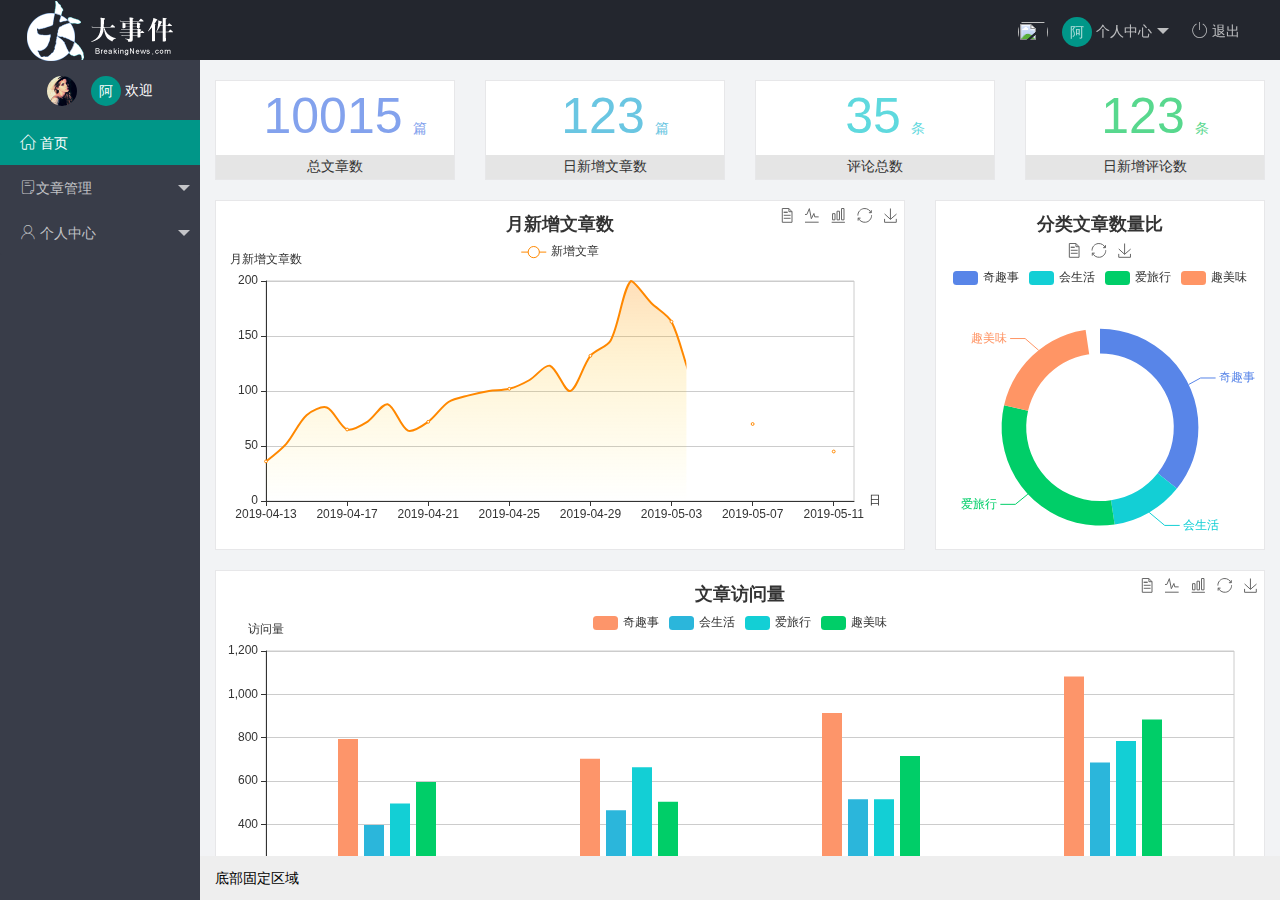
==== commit 232bfb56: "完成user" ====
--- a/index.html
+++ b/index.html
@@ -23,9 +23,9 @@
                个人中心
               </a>
               <dl class="layui-nav-child">
-                <dd><a href="">基本资料</a></dd>
-                <dd><a href="">更换头像</a></dd>
-                <dd><a href="">重置密码</a></dd>
+                <dd><a href="user/user-info.html" target="fm">基本资料</a></dd>
+                <dd><a href="user/user-avatar.html" target="fm">更换头像</a></dd>
+                <dd><a href="user/user-pwd.html" target="fm">重置密码</a></dd>
               </dl>
             </li>
             <li class="layui-nav-item" lay-header-event="menuRight" lay-unselect>
@@ -46,7 +46,7 @@
               </div>
             <!-- 左侧导航区域（可配合layui已有的垂直导航） -->
             <ul class="layui-nav layui-nav-tree" lay-filter="test" lay-shrink="all">
-                <li class="layui-nav-item layui-this"><a href=""><span class="iconfont">&#xe6a9;</span> 首页</a></li>
+                <li class="layui-nav-item layui-this"><a href="home/dashboard.html" target="fm"><span class="iconfont">&#xe6a9;</span> 首页</a></li>
               <li class="layui-nav-item">
                 <a class="" href="javascript:;"><span class="iconfont">&#xe615;</span>文章管理</a>
                 <dl class="layui-nav-child">
@@ -58,9 +58,9 @@
               <li class="layui-nav-item">
                 <a href="javascript:;"><span class="iconfont">&#xe614;</span> 个人中心</a>
                 <dl class="layui-nav-child">
-                  <dd><a href="javascript:;"><i class="layui-icon  layui-icon-app"></i>   基本资料</a></dd>
-                  <dd><a href="javascript:;"><i class="layui-icon  layui-icon-app"></i>   更换头像</a></dd>
-                  <dd><a href="javascript:;"><i class="layui-icon  layui-icon-app"></i>   重置密码</a></dd>
+                  <dd><a href="user/user-info.html" target="fm"><i class="layui-icon  layui-icon-app"></i>   基本资料</a></dd>
+                  <dd><a href="user/user-avatar.html" target="fm"><i class="layui-icon  layui-icon-app"></i>   更换头像</a></dd>
+                  <dd><a href="user/user-pwd.html" target="fm"><i class="layui-icon  layui-icon-app"></i>   重置密码</a></dd>
                 </dl>
               </li>
              
--- a/assets/css/index.css
+++ b/assets/css/index.css
@@ -9,6 +9,9 @@
   font-style: normal;
   -webkit-font-smoothing: antialiased;
   -moz-osx-font-smoothing: grayscale;
+}
+body {
+  background: #f2f2f2;
 }
 .userAvatar {
   display: inline-block;
